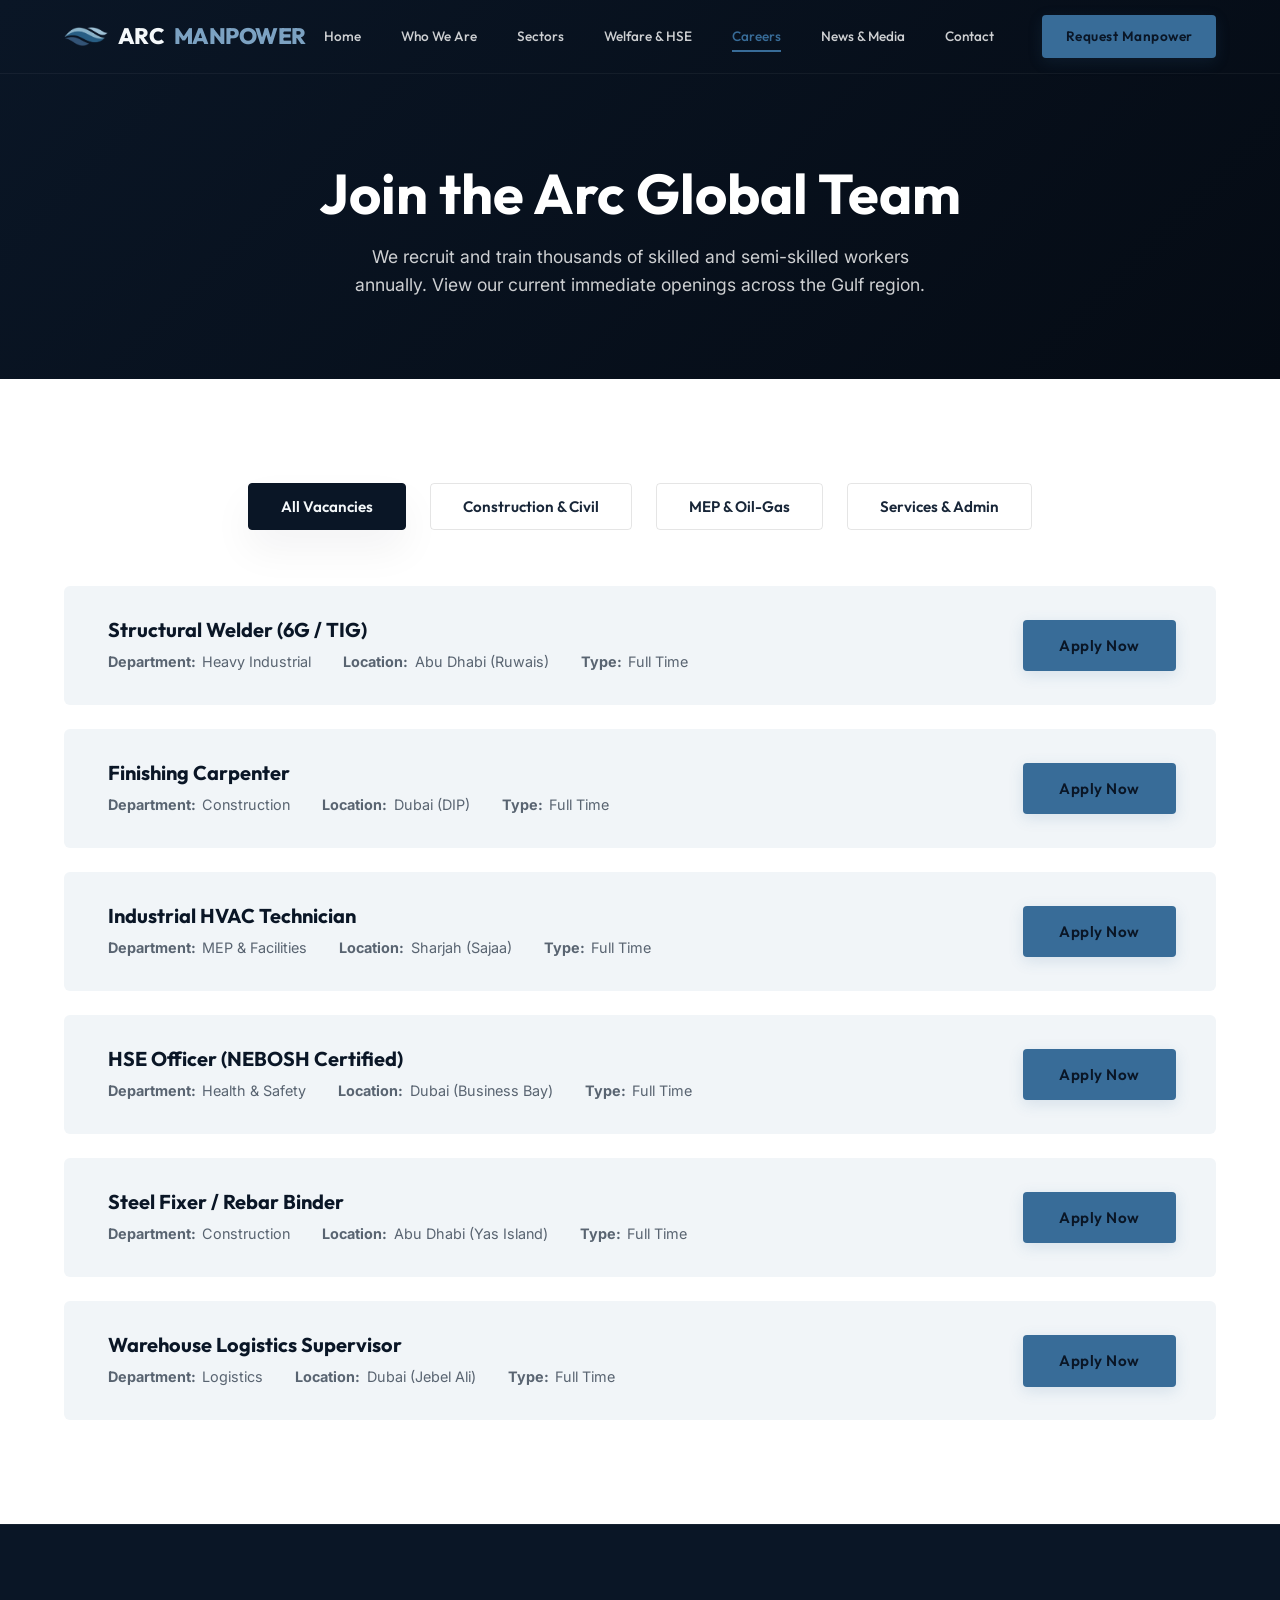
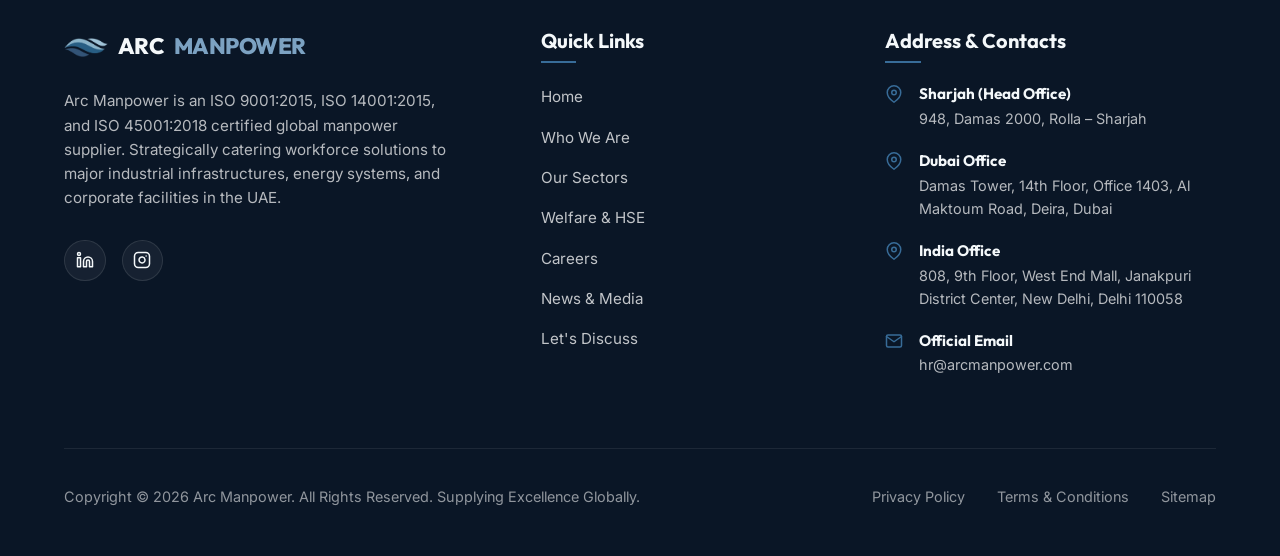
==== careers.html @ 7676c153 "Implement smooth, premium page loading and exit transitions across all pages" ====
<!DOCTYPE html>
<html lang="en">

<head>
  <meta charset="utf-8" />
  <meta name="viewport" content="width=device-width, initial-scale=1, shrink-to-fit=no" />
  <meta name="description"
    content="Join the Arc Manpower team. Explore current job openings across UAE in Construction, MEP, Oil &amp; Gas, and corporate sectors. Apply online now." />
  <meta name="keywords"
    content="manpower jobs uae, construction jobs dubai, mep jobs uae, oil gas jobs abu dhabi, arc manpower careers, blue collar jobs uae" />
  <meta name="author" content="Arc Manpower Group" />

  <meta property="og:title" content="Careers - Arc Manpower UAE" />
  <meta property="og:description"
    content="Explore current job openings across UAE and apply to join the Arc Manpower team." />
  <meta property="og:url" content="https://arcmanpower.ae/careers.html" />
  <meta property="og:type" content="website" />

  <title>Careers - Arc Manpower | Job Vacancies in UAE</title>

  <link rel="icon" href="favicon.svg" type="image/svg+xml">
  <link rel="alternate icon" href="logo.png" type="image/png">
  <link rel="stylesheet" href="styles.css" />

  <style>
    .page-hero {
      background: linear-gradient(135deg, var(--primary) 0%, var(--primary-dark) 100%);
      padding: 10rem 0 5rem;
      text-align: center;
      position: relative;
      overflow: hidden;
    }
    .page-hero::before {
      content: '';
      position: absolute;
      inset: 0;
      background: url('https://images.unsplash.com/photo-1486406146926-c627a92ad1ab?auto=format&fit=crop&w=1920&q=80') center/cover no-repeat;
      opacity: 0.15;
    }
    .page-hero .container { position: relative; z-index: 1; }
    .page-hero h1 { font-size: clamp(2rem, 5vw, 3.5rem); color: #fff; margin-bottom: 1rem; }
    .page-hero p { color: rgba(255,255,255,0.8); font-size: 1.1rem; max-width: 600px; margin: 0 auto; }
    .breadcrumb { display: flex; align-items: center; gap: 0.5rem; justify-content: center; margin-bottom: 1.5rem; font-size: 0.9rem; }
    .breadcrumb a { color: var(--accent); text-decoration: none; }
    .breadcrumb span { color: rgba(255,255,255,0.5); }
  </style>

  <!-- No-JS Page Transition Fallback -->
  <noscript>
    <style>
      .page-transition-overlay { display: none !important; }
    </style>
  </noscript>
</head>

<body>

  <!-- PAGE TRANSITION OVERLAY -->
  <div class="page-transition-overlay" id="pageTransitionOverlay">
    <div class="transition-content">
      <img src="logo.png" alt="Arc Manpower Logo" class="transition-logo" />
      <div class="transition-brand">ARC<span>MANPOWER</span></div>
      <div class="transition-loader-bar">
        <div class="transition-loader-fill"></div>
      </div>
    </div>
  </div>

  <!-- FLOATING SCROLL TOP TRIGGER -->
  <div class="scroll-top" id="scrollTopBtn" onclick="window.scrollTo({top: 0, behavior: 'smooth'});">
    <svg xmlns="http://www.w3.org/2000/svg" width="24" height="24" viewBox="0 0 24 24" fill="none" stroke="currentColor"
      stroke-width="2.5" stroke-linecap="round" stroke-linejoin="round">
      <polyline points="18 15 12 9 6 15"></polyline>
    </svg>
  </div>

  <!-- HEADER -->
  <header id="header">
    <div class="container">
      <a href="index.html" class="logo">
        <img src="logo.png" alt="Arc Manpower Logo" class="logo-img" />
        ARC<span>MANPOWER</span>
      </a>

      <nav class="nav-menu" id="navMenu">
        <a href="index.html" class="nav-link">Home</a>
        <a href="index.html#about" class="nav-link">Who We Are</a>
        <a href="sectors.html" class="nav-link">Sectors</a>
        <a href="welfare.html" class="nav-link">Welfare &amp; HSE</a>
        <a href="careers.html" class="nav-link active">Careers</a>
        <a href="news.html" class="nav-link">News &amp; Media</a>
        <a href="index.html#contact" class="nav-link">Contact</a>
        <a href="index.html#contact" class="btn-premium btn-primary"
          style="padding: 0.6rem 1.4rem; font-size: 0.85rem; margin-left: 0.5rem;">Request Manpower</a>
      </nav>

      <button class="mobile-toggle" id="mobileToggle" aria-label="Toggle Navigation">
        <span></span>
        <span></span>
        <span></span>
      </button>
    </div>
  </header>

  <!-- PAGE HERO -->
  <section class="page-hero">
    <div class="container">

      <h1>Join the Arc Global Team</h1>
      <p>We recruit and train thousands of skilled and semi-skilled workers annually. View our current immediate
        openings across the Gulf region.</p>
    </div>
  </section>

  <!-- CAREERS PORTAL SECTION & TAB SYSTEM -->
  <section class="careers" id="careers">
    <div class="container">
      <div class="tab-nav" id="careersTabs">
        <button class="tab-btn active" data-category="all">All Vacancies</button>
        <button class="tab-btn" data-category="construction">Construction &amp; Civil</button>
        <button class="tab-btn" data-category="technical">MEP &amp; Oil-Gas</button>
        <button class="tab-btn" data-category="corporate">Services &amp; Admin</button>
      </div>

      <div class="jobs-grid" id="jobsGrid">

        <!-- Job 1 -->
        <div class="job-card" data-category="technical">
          <div class="job-info">
            <h3>Structural Welder (6G / TIG)</h3>
            <div class="job-meta">
              <span><strong>Department:</strong> Heavy Industrial</span>
              <span><strong>Location:</strong> Abu Dhabi (Ruwais)</span>
              <span><strong>Type:</strong> Full Time</span>
            </div>
          </div>
          <button class="btn-premium btn-primary open-apply-modal" data-job="Structural Welder (6G / TIG)">Apply
            Now</button>
        </div>

        <!-- Job 2 -->
        <div class="job-card" data-category="construction">
          <div class="job-info">
            <h3>Finishing Carpenter</h3>
            <div class="job-meta">
              <span><strong>Department:</strong> Construction</span>
              <span><strong>Location:</strong> Dubai (DIP)</span>
              <span><strong>Type:</strong> Full Time</span>
            </div>
          </div>
          <button class="btn-premium btn-primary open-apply-modal" data-job="Finishing Carpenter">Apply Now</button>
        </div>

        <!-- Job 3 -->
        <div class="job-card" data-category="technical">
          <div class="job-info">
            <h3>Industrial HVAC Technician</h3>
            <div class="job-meta">
              <span><strong>Department:</strong> MEP &amp; Facilities</span>
              <span><strong>Location:</strong> Sharjah (Sajaa)</span>
              <span><strong>Type:</strong> Full Time</span>
            </div>
          </div>
          <button class="btn-premium btn-primary open-apply-modal" data-job="Industrial HVAC Technician">Apply
            Now</button>
        </div>

        <!-- Job 4 -->
        <div class="job-card" data-category="corporate">
          <div class="job-info">
            <h3>HSE Officer (NEBOSH Certified)</h3>
            <div class="job-meta">
              <span><strong>Department:</strong> Health &amp; Safety</span>
              <span><strong>Location:</strong> Dubai (Business Bay)</span>
              <span><strong>Type:</strong> Full Time</span>
            </div>
          </div>
          <button class="btn-premium btn-primary open-apply-modal" data-job="HSE Officer (NEBOSH Certified)">Apply
            Now</button>
        </div>

        <!-- Job 5 -->
        <div class="job-card" data-category="construction">
          <div class="job-info">
            <h3>Steel Fixer / Rebar Binder</h3>
            <div class="job-meta">
              <span><strong>Department:</strong> Construction</span>
              <span><strong>Location:</strong> Abu Dhabi (Yas Island)</span>
              <span><strong>Type:</strong> Full Time</span>
            </div>
          </div>
          <button class="btn-premium btn-primary open-apply-modal" data-job="Steel Fixer / Rebar Binder">Apply Now</button>
        </div>

        <!-- Job 6 -->
        <div class="job-card" data-category="corporate">
          <div class="job-info">
            <h3>Warehouse Logistics Supervisor</h3>
            <div class="job-meta">
              <span><strong>Department:</strong> Logistics</span>
              <span><strong>Location:</strong> Dubai (Jebel Ali)</span>
              <span><strong>Type:</strong> Full Time</span>
            </div>
          </div>
          <button class="btn-premium btn-primary open-apply-modal" data-job="Warehouse Logistics Supervisor">Apply Now</button>
        </div>

      </div>
    </div>
  </section>

  <!-- MODAL WINDOW COMPONENT (Careers Apply Portal) -->
  <div class="modal-overlay" id="applyModalOverlay">
    <div class="modal-window">
      <div class="modal-header">
        <h3 id="modalJobTitle">Apply for Job Role</h3>
        <button class="modal-close-btn" id="closeModalBtn" aria-label="Close Modal">&times;</button>
      </div>
      <div class="modal-body">
        <form id="applyJobForm">
          <input type="hidden" id="modalJobHiddenField" value="" />

          <div class="form-group">
            <input type="text" class="form-control" id="applyName" placeholder=" " required />
            <label for="applyName">Your Full Name</label>
          </div>

          <div class="form-row">
            <div class="form-group">
              <input type="tel" class="form-control" id="applyPhone" placeholder=" " required />
              <label for="applyPhone">Mobile Number (UAE / Home)</label>
            </div>
            <div class="form-group">
              <select class="form-control" id="applyLocation" required>
                <option value="" disabled selected></option>
                <option value="uae">Currently inside UAE (Resident/Visitor)</option>
                <option value="india">India</option>
                <option value="nepal">Nepal</option>
                <option value="pakistan">Pakistan</option>
                <option value="bangladesh">Bangladesh</option>
                <option value="other">Other Countries</option>
              </select>
              <label for="applyLocation">Current Location</label>
            </div>
          </div>

          <div class="form-group">
            <input type="email" class="form-control" id="applyEmail" placeholder=" " required />
            <label for="applyEmail">Email Address</label>
          </div>

          <div class="file-upload-wrapper">
            <div class="file-upload-btn">
              <svg xmlns="http://www.w3.org/2000/svg" width="20" height="20" viewBox="0 0 24 24" fill="none"
                stroke="currentColor" stroke-width="2" stroke-linecap="round" stroke-linejoin="round">
                <path d="M21 15v4a2 2 0 0 1-2 2H5a2 2 0 0 1-2-2v-4"></path>
                <polyline points="17 8 12 3 7 8"></polyline>
                <line x1="12" y1="3" x2="12" y2="15"></line>
              </svg>
              <span>Upload CV / Bio-data (PDF or DOC)</span>
            </div>
            <input type="file" id="applyResume" accept=".pdf,.doc,.docx" required />
            <span class="file-selected-name" id="selectedFileName"></span>
          </div>

          <button type="submit" class="form-submit-btn" id="applySubmitBtn">Submit Application</button>
        </form>
      </div>
    </div>
  </div>

  <!-- TOAST CONTAINER FOR ALERTS -->
  <div class="toast-container" id="toastContainer"></div>

  <!-- FOOTER -->
  <footer>
    <div class="container">
      <div class="footer-grid">
        <div class="footer-col">
          <a href="index.html" class="logo" style="margin-bottom: 1.5rem;">
            <img src="logo.png" alt="Arc Manpower Logo" class="logo-img" />
            ARC<span>MANPOWER</span>
          </a>
          <p>Arc Manpower is an ISO 9001:2015, ISO 14001:2015, and ISO 45001:2018 certified global manpower supplier.
            Strategically catering workforce solutions to major industrial infrastructures, energy systems, and
            corporate facilities in the UAE.</p>
          <div class="footer-socials">
            <a href="https://www.linkedin.com/company/arc-global-uae/" target="_blank" rel="noopener noreferrer" class="social-circle" aria-label="LinkedIn">
              <svg xmlns="http://www.w3.org/2000/svg" width="18" height="18" viewBox="0 0 24 24" fill="none"
                stroke="currentColor" stroke-width="2" stroke-linecap="round" stroke-linejoin="round">
                <path d="M16 8a6 6 0 0 1 6 6v7h-4v-7a2 2 0 0 0-2-2 2 2 0 0 0-2 2v7h-4v-7a6 6 0 0 1 6-6z"></path>
                <rect x="2" y="9" width="4" height="12"></rect>
                <circle cx="4" cy="4" r="2"></circle>
              </svg>
            </a>
            <a href="https://www.instagram.com/arc_global_?igsh=MWhqeXkxdXNpYXVldA==" target="_blank" rel="noopener noreferrer" class="social-circle" aria-label="Instagram">
              <svg xmlns="http://www.w3.org/2000/svg" width="18" height="18" viewBox="0 0 24 24" fill="none"
                stroke="currentColor" stroke-width="2" stroke-linecap="round" stroke-linejoin="round">
                <rect x="2" y="2" width="20" height="20" rx="5" ry="5"></rect>
                <path d="M16 11.37A4 4 0 1 1 12.63 8 4 4 0 0 1 16 11.37z"></path>
                <line x1="17.5" y1="6.5" x2="17.51" y2="6.5"></line>
              </svg>
            </a>
          </div>
        </div>

        <div class="footer-col">
          <h4>Quick Links</h4>
          <div class="footer-links">
            <a href="index.html">Home</a>
            <a href="index.html#about">Who We Are</a>
            <a href="sectors.html">Our Sectors</a>
            <a href="welfare.html">Welfare &amp; HSE</a>
            <a href="careers.html">Careers</a>
            <a href="news.html">News &amp; Media</a>
            <a href="index.html#contact">Let's Discuss</a>
          </div>
        </div>

        <div class="footer-col">
          <h4>Address &amp; Contacts</h4>
          <div class="footer-contact">
            <div class="footer-contact-item">
              <div class="footer-contact-icon">
                <svg xmlns="http://www.w3.org/2000/svg" width="18" height="18" viewBox="0 0 24 24" fill="none"
                  stroke="currentColor" stroke-width="2" stroke-linecap="round" stroke-linejoin="round">
                  <path d="M21 10c0 7-9 13-9 13s-9-6-9-13a9 9 0 0 1 18 0z"></path>
                  <circle cx="12" cy="10" r="3"></circle>
                </svg>
              </div>
              <div class="footer-contact-text">
                <h5>Sharjah (Head Office)</h5>
                <p>948, Damas 2000, Rolla – Sharjah</p>
              </div>
            </div>

            <div class="footer-contact-item">
              <div class="footer-contact-icon">
                <svg xmlns="http://www.w3.org/2000/svg" width="18" height="18" viewBox="0 0 24 24" fill="none"
                  stroke="currentColor" stroke-width="2" stroke-linecap="round" stroke-linejoin="round">
                  <path d="M21 10c0 7-9 13-9 13s-9-6-9-13a9 9 0 0 1 18 0z"></path>
                  <circle cx="12" cy="10" r="3"></circle>
                </svg>
              </div>
              <div class="footer-contact-text">
                <h5>Dubai Office</h5>
                <p>Damas Tower, 14th Floor, Office 1403, Al Maktoum Road, Deira, Dubai</p>
              </div>
            </div>

            <div class="footer-contact-item">
              <div class="footer-contact-icon">
                <svg xmlns="http://www.w3.org/2000/svg" width="18" height="18" viewBox="0 0 24 24" fill="none"
                  stroke="currentColor" stroke-width="2" stroke-linecap="round" stroke-linejoin="round">
                  <path d="M21 10c0 7-9 13-9 13s-9-6-9-13a9 9 0 0 1 18 0z"></path>
                  <circle cx="12" cy="10" r="3"></circle>
                </svg>
              </div>
              <div class="footer-contact-text">
                <h5>India Office</h5>
                <p>808, 9th Floor, West End Mall, Janakpuri District Center, New Delhi, Delhi 110058</p>
              </div>
            </div>

            <div class="footer-contact-item">
              <div class="footer-contact-icon">
                <svg xmlns="http://www.w3.org/2000/svg" width="18" height="18" viewBox="0 0 24 24" fill="none"
                  stroke="currentColor" stroke-width="2" stroke-linecap="round" stroke-linejoin="round">
                  <path d="M4 4h16c1.1 0 2 .9 2 2v12c0 1.1-.9 2-2 2H4c-1.1 0-2-.9-2-2V6c0-1.1.9-2 2-2z"></path>
                  <polyline points="22,6 12,13 2,6"></polyline>
                </svg>
              </div>
              <div class="footer-contact-text">
                <h5>Official Email</h5>
                <p><a href="mailto:hr@arcmanpower.com"
                    style="color: inherit; text-decoration: none;">hr@arcmanpower.com</a></p>
              </div>
            </div>
          </div>
        </div>
      </div>

      <div class="footer-bottom">
        <p>Copyright &copy; <span id="year">2026</span> Arc Manpower. All Rights Reserved. Supplying Excellence Globally.</p>
        <div class="footer-bottom-links">
          <a href="#">Privacy Policy</a>
          <a href="#">Terms &amp; Conditions</a>
          <a href="#">Sitemap</a>
        </div>
      </div>
    </div>
  </footer>

  <script src="script.js"></script>
</body>

</html>
---- styles.css ----
/* Import Premium Typography */
@import url('https://fonts.googleapis.com/css2?family=Inter:wght@300;400;500;600&family=Outfit:wght@400;500;600;700;800&display=swap');

/* Style Tokens & Variables */
:root {
  --primary-rgb: 10, 22, 38;        /* #0A1626 - Midnight Navy */
  --secondary-rgb: 23, 42, 69;      /* #172A45 - Steel Navy */
  --accent-rgb: 56, 108, 152;       /* #386C98 - Ocean Blue (Logo middle wave) */
  --accent-light-rgb: 124, 162, 194;/* #7CA2C2 - Ice Blue (Logo top wave) */
  --text-dark-rgb: 24, 38, 56;      /* #182638 - Slate Blue */
  --text-light-rgb: 244, 248, 250;  /* #F4F8FA - Frosted Ice White */
  
  --primary: rgb(var(--primary-rgb));
  --primary-dark: #050b14;          /* Midnight black-navy for subpage heroes */
  --secondary: rgb(var(--secondary-rgb));
  --accent: rgb(var(--accent-rgb));
  --accent-light: rgb(var(--accent-light-rgb));
  --accent-hover: #4880B0;          /* Bright Ocean Blue */
  --text-dark: rgb(var(--text-dark-rgb));
  --text-light: rgb(var(--text-light-rgb));
  --text-muted: rgba(var(--text-dark-rgb), 0.7);
  --bg-light: #ffffff;
  --bg-alternate: #F1F5F8;          /* Light steel-blue grey */
  
  /* Missing variables used on subpages like blogs.html */
  --bg-primary: var(--bg-light);
  --bg-card: #ffffff;
  --border: rgba(0, 0, 0, 0.08);
  --text-primary: var(--text-dark);
  
  --transition-smooth: all 0.4s cubic-bezier(0.16, 1, 0.3, 1);
  --transition-fast: all 0.2s ease;
  
  --shadow-premium: 0 20px 40px rgba(10, 22, 38, 0.05);
  --shadow-hover: 0 30px 60px rgba(10, 22, 38, 0.1);
  --shadow-blue: 0 10px 30px rgba(56, 108, 152, 0.2);
  
  --border-glass: rgba(255, 255, 255, 0.12);
  --bg-glass: rgba(255, 255, 255, 0.06);
}

/* Base Reset */
*, *::before, *::after {
  box-sizing: border-box;
  margin: 0;
  padding: 0;
}

html {
  font-size: 16px;
  scroll-behavior: smooth;
  -webkit-font-smoothing: antialiased;
}

body {
  font-family: 'Inter', sans-serif;
  color: var(--text-dark);
  background-color: var(--bg-light);
  line-height: 1.6;
  overflow-x: hidden;
}

/* Page Load Entrance Animations (Opening data like a flow) */
@keyframes fadeInUp {
  from {
    opacity: 0;
    transform: translateY(20px);
  }
  to {
    opacity: 1;
    transform: translateY(0);
  }
}

.hero-content-wrapper,
.page-hero .container,
.about-grid,
.services-grid,
.team-gallery .container,
.clients-carousel-section,
.welfare-grid,
.careers-grid,
.news-grid,
.events-grid,
.contact-layout {
  opacity: 0;
  animation: fadeInUp 0.8s cubic-bezier(0.16, 1, 0.3, 1) forwards;
}

/* Staggered delays to create a fluid flow of data opening */
.hero-content-wrapper { animation-delay: 0.1s; }
.page-hero .container { animation-delay: 0.1s; }
.about-grid { animation-delay: 0.2s; }
.services-grid { animation-delay: 0.3s; }
.welfare-grid { animation-delay: 0.2s; }
.sectors-grid { animation-delay: 0.2s; }
.careers-grid { animation-delay: 0.2s; }
.news-grid { animation-delay: 0.2s; }
.events-grid { animation-delay: 0.3s; }
.team-gallery .container { animation-delay: 0.2s; }
.clients-carousel-section { animation-delay: 0.3s; }
.contact-layout { animation-delay: 0.4s; }


h1, h2, h3, h4, h5, h6 {
  font-family: 'Outfit', sans-serif;
  color: var(--primary);
  font-weight: 700;
  line-height: 1.2;
}

a {
  text-decoration: none;
  color: inherit;
  transition: var(--transition-fast);
}

ul {
  list-style: none;
}

img {
  max-width: 100%;
  height: auto;
  display: block;
}

/* Button & Link UI Components */
.btn-premium {
  display: inline-flex;
  align-items: center;
  justify-content: center;
  padding: 0.95rem 2.2rem;
  font-family: 'Outfit', sans-serif;
  font-weight: 600;
  font-size: 0.95rem;
  letter-spacing: 0.5px;
  border-radius: 4px;
  border: 1px solid transparent;
  cursor: pointer;
  position: relative;
  overflow: hidden;
  transition: var(--transition-smooth);
  z-index: 1;
}

.btn-primary {
  background-color: var(--accent);
  color: var(--primary);
  box-shadow: 0 4px 15px rgba(56, 108, 152, 0.15);
}

.btn-primary::before {
  content: '';
  position: absolute;
  top: 0;
  left: 0;
  width: 100%;
  height: 100%;
  background: var(--bg-light);
  transform: scaleX(0);
  transform-origin: right;
  transition: var(--transition-smooth);
  z-index: -1;
}

.btn-primary:hover {
  color: var(--primary);
  border-color: var(--accent);
  box-shadow: var(--shadow-blue);
}

.btn-primary:hover::before {
  transform: scaleX(1);
  transform-origin: left;
}

.btn-secondary {
  background-color: transparent;
  color: var(--text-light);
  border: 1px solid rgba(255, 255, 255, 0.3);
}

.btn-secondary:hover {
  background-color: var(--text-light);
  color: var(--primary);
  border-color: var(--text-light);
}

/* Section Common Styles */
section {
  padding: 6.5rem 0;
  position: relative;
}

.container {
  width: 90%;
  max-width: 1200px;
  margin: 0 auto;
}

.section-tag {
  font-family: 'Outfit', sans-serif;
  font-weight: 600;
  font-size: 0.85rem;
  text-transform: uppercase;
  color: var(--accent);
  letter-spacing: 2px;
  display: block;
  margin-bottom: 0.75rem;
}

.section-title {
  font-size: 2.0rem;
  margin-bottom: 1.5rem;
  position: relative;
}

.section-desc {
  font-size: 1.1rem;
  color: var(--text-muted);
  max-width: 700px;
  margin-bottom: 3.5rem;
}

/* Floating Scroll Top Trigger */
.scroll-top {
  position: fixed;
  bottom: 2rem;
  right: 2rem;
  width: 3.2rem;
  height: 3.2rem;
  background-color: var(--primary);
  border: 1px solid var(--accent);
  color: var(--accent);
  border-radius: 50%;
  display: flex;
  align-items: center;
  justify-content: center;
  cursor: pointer;
  opacity: 0;
  visibility: hidden;
  transform: translateY(15px);
  transition: var(--transition-smooth);
  z-index: 99;
}

.scroll-top.visible {
  opacity: 1;
  visibility: visible;
  transform: translateY(0);
}

.scroll-top:hover {
  background-color: var(--accent);
  color: var(--primary);
  box-shadow: var(--shadow-blue);
}

/* Header & Glassmorphism Navigation */
header {
  position: fixed;
  top: 0;
  left: 0;
  width: 100%;
  padding: 0.95rem 0;
  z-index: 100;
  transition: var(--transition-smooth);
  border-bottom: 1px solid rgba(255, 255, 255, 0.05);
}

header.scrolled {
  padding: 0.65rem 0;
  background-color: rgba(10, 17, 40, 0.85); box-shadow: 0 2px 6px rgba(0,0,0,0.1);
  backdrop-filter: blur(20px);
  -webkit-backdrop-filter: blur(20px);
  border-bottom: 1px solid rgba(255, 255, 255, 0.1);
  box-shadow: 0 5px 20px rgba(0, 0, 0, 0.15);
}

header .container {
  display: flex;
  align-items: center;
  justify-content: space-between;
}

/* Logo Design */
.logo {
  display: flex;
  align-items: center;
  gap: 0.6rem;
  font-family: 'Outfit', sans-serif;
  font-size: 1.4rem;
  font-weight: 800;
  letter-spacing: -0.5px;
  color: var(--text-light);
}

.logo span {
  color: #7CA2C2;
}

.logo-img {
  width: 44px;
  height: auto;
  display: block;
}

/* Navigation Links */
.nav-menu {
  display: flex;
  align-items: center;
  gap: 2.5rem;
}

.nav-link {
  font-family: 'Outfit', sans-serif;
  font-weight: 500;
  font-size: 0.85rem;
  color: rgba(255, 255, 255, 0.8);
  position: relative;
  padding: 0.3rem 0;
}

.nav-link::after {
  content: '';
  position: absolute;
  bottom: 0;
  left: 0;
  width: 100%;
  height: 2px;
  background-color: var(--accent);
  transform: scaleX(0);
  transform-origin: right;
  transition: transform 0.3s cubic-bezier(0.16, 1, 0.3, 1);
}

.nav-link:hover {
  color: var(--accent);
}

.nav-link:hover::after {
  transform: scaleX(1);
  transform-origin: left;
}

.nav-link.active {
  color: var(--accent);
}

.nav-link.active::after {
  transform: scaleX(1);
}

/* Mobile Toggle Hamburger */
.mobile-toggle {
  display: none;
  background: none;
  border: none;
  cursor: pointer;
  padding: 0.5rem;
  z-index: 101;
}

.mobile-toggle span {
  display: block;
  width: 25px;
  height: 2px;
  background-color: var(--text-light);
  margin-bottom: 5px;
  transition: var(--transition-smooth);
}

.mobile-toggle span:last-child {
  margin-bottom: 0;
}

.mobile-toggle.active span:nth-child(1) {
  transform: rotate(45deg) translate(5px, 5px);
}

.mobile-toggle.active span:nth-child(2) {
  opacity: 0;
}

.mobile-toggle.active span:nth-child(3) {
  transform: rotate(-45deg) translate(5px, -5px);
}

/* Interactive Hero Slider */
.hero {
  height: 100vh;
  min-height: 700px;
  background-color: var(--primary);
  position: relative;
  overflow: hidden;
  padding: 0;
  display: flex;
  align-items: center;
  z-index: 2;
}

.hero-slider {
  position: absolute;
  top: 0;
  left: 0;
  width: 100%;
  height: 100%;
  z-index: 1;
}

.hero-slide {
  position: absolute;
  top: 0;
  left: 0;
  width: 100%;
  height: 100%;
  opacity: 0;
  visibility: hidden;
  transition: opacity 1.2s ease-in-out, visibility 1.2s ease-in-out;
}

.hero-slide.active {
  opacity: 1;
  visibility: visible;
}

/* Hero Background Visual Overlay */
.hero-slide::before {
  content: '';
  position: absolute;
  top: 0;
  left: 0;
  width: 100%;
  height: 100%;
  background: linear-gradient(to right, rgba(10, 17, 40, 0.9) 30%, rgba(10, 17, 40, 0.4) 70%),
              linear-gradient(to top, rgba(10, 17, 40, 0.95), rgba(10, 17, 40, 0));
  z-index: 2;
}

.hero-bg-visual {
  position: absolute;
  top: 0;
  left: 0;
  width: 100%;
  height: 100%;
  background-size: cover;
  background-position: center;
  transform: scale(1.1);
  transition: transform 8s cubic-bezier(0.16, 1, 0.3, 1);
}

.hero-slide.active .hero-bg-visual {
  transform: scale(1);
}

.hero-content-wrapper {
  position: relative;
  z-index: 3;
  width: 90%;
  max-width: 1200px;
  margin: 0 auto;
  padding-top: 7.5rem;
}

.hero-slide-num {
  font-family: 'Outfit', sans-serif;
  font-size: 1.2rem;
  font-weight: 600;
  color: var(--accent);
  margin-bottom: 1.5rem;
  display: block;
  opacity: 0;
  transform: translateY(20px);
  transition: var(--transition-smooth);
  transition-delay: 0.2s;
}

.hero h1 {
  font-size: 2.8rem;
  font-weight: 800;
  color: var(--text-light);
  max-width: 750px;
  margin-bottom: 1.5rem;
  opacity: 0;
  transform: translateY(30px);
  transition: var(--transition-smooth);
  transition-delay: 0.4s;
}

.hero p {
  font-size: 1.2rem;
  color: rgba(255, 255, 255, 0.85);
  max-width: 580px;
  margin-bottom: 3rem;
  opacity: 0;
  transform: translateY(30px);
  transition: var(--transition-smooth);
  transition-delay: 0.6s;
}

.hero-buttons {
  opacity: 0;
  transform: translateY(30px);
  transition: var(--transition-smooth);
  transition-delay: 0.8s;
  display: flex;
  gap: 1.5rem;
}

/* Apply active slide animations */
.hero-slide.active .hero-slide-num,
.hero-slide.active h1,
.hero-slide.active p,
.hero-slide.active .hero-buttons {
  opacity: 1;
  transform: translateY(0);
}

/* Slider Navigation UI */
.slider-nav {
  position: absolute;
  bottom: 3.5rem;
  left: 5%;
  right: 5%;
  display: flex;
  align-items: center;
  justify-content: space-between;
  z-index: 4;
}

.slider-indicators {
  display: flex;
  gap: 0.8rem;
}

.indicator {
  width: 2.2rem;
  height: 3px;
  background-color: rgba(255, 255, 255, 0.25);
  cursor: pointer;
  transition: var(--transition-smooth);
  position: relative;
}

.indicator::after {
  content: '';
  position: absolute;
  top: 0;
  left: 0;
  width: 0;
  height: 100%;
  background-color: var(--accent);
}

.indicator.active {
  width: 4rem;
  background-color: rgba(255, 255, 255, 0.25);
}

.indicator.active::after {
  animation: indicator-progress 6s linear forwards;
}

@keyframes indicator-progress {
  from { width: 0; }
  to { width: 100%; }
}

.slider-arrows {
  display: flex;
  gap: 1rem;
}

.arrow {
  width: 3.2rem;
  height: 3.2rem;
  border-radius: 50%;
  border: 1px solid rgba(255, 255, 255, 0.2);
  color: var(--text-light);
  background: none;
  cursor: pointer;
  display: flex;
  align-items: center;
  justify-content: center;
  transition: var(--transition-smooth);
}

.arrow:hover {
  background-color: var(--accent);
  color: var(--primary);
  border-color: var(--accent);
  box-shadow: var(--shadow-blue);
}

/* Stats Dashboard Component */
.stats {
  background-color: var(--primary);
  padding: 4.5rem 0;
  z-index: 10;
  margin-top: -1px;
}

.stats-grid {
  display: grid;
  grid-template-columns: repeat(4, 1fr);
  gap: 2rem;
  position: relative;
}

.stat-item {
  text-align: center;
  position: relative;
  padding: 1rem 0;
}

.stat-item:not(:last-child)::after {
  content: '';
  position: absolute;
  top: 15%;
  right: -1rem;
  width: 1px;
  height: 70%;
  background-color: rgba(255, 255, 255, 0.1);
}

.stat-number {
  font-family: 'Outfit', sans-serif;
  font-size: 3.5rem;
  font-weight: 800;
  color: var(--accent);
  line-height: 1.1;
  margin-bottom: 0.5rem;
  display: flex;
  justify-content: center;
  align-items: center;
}

.stat-label {
  font-size: 0.95rem;
  font-weight: 500;
  color: rgba(255, 255, 255, 0.7);
  text-transform: uppercase;
  letter-spacing: 1.5px;
}

/* About Us Section */
.about {
  background-color: var(--bg-light);
}

.about-grid {
  display: grid;
  grid-template-columns: 1.1fr 0.9fr;
  gap: 4.5rem;
  align-items: center;
}

.about-visual {
  position: relative;
  border-radius: 8px;
  overflow: hidden;
  box-shadow: var(--shadow-premium);
}

.about-visual img {
  width: 100%;
  height: 520px;
  object-fit: cover;
  border-radius: 8px;
  transition: var(--transition-smooth);
}

.about-visual:hover img {
  transform: scale(1.02);
}

.about-badge {
  position: absolute;
  bottom: 2rem;
  left: 2rem;
  background-color: var(--primary);
  border-left: 4px solid var(--accent);
  padding: 1.5rem 2rem;
  border-radius: 4px;
  box-shadow: var(--shadow-hover);
  z-index: 5;
}

.about-badge-num {
  font-family: 'Outfit', sans-serif;
  font-size: 2.2rem;
  font-weight: 800;
  color: var(--accent);
  line-height: 1;
}

.about-badge-text {
  font-size: 0.85rem;
  color: var(--text-light);
  text-transform: uppercase;
  letter-spacing: 1px;
}

.about-features {
  display: grid;
  grid-template-columns: 1fr 1fr;
  gap: 2.5rem;
  margin-top: 3rem;
}

.feature-box {
  display: flex;
  gap: 1rem;
}

.feature-icon {
  width: 2.6rem;
  height: 2.6rem;
  background-color: rgba(56, 108, 152, 0.1);
  color: var(--accent);
  border-radius: 6px;
  display: flex;
  align-items: center;
  justify-content: center;
  flex-shrink: 0;
}

.feature-title {
  font-size: 1.1rem;
  font-weight: 600;
  margin-bottom: 0.4rem;
}

.feature-box p {
  font-size: 0.9rem;
  color: var(--text-muted);
}

/* Services Grid Component */
.services {
  background-color: var(--bg-alternate);
}

.services-grid {
  display: grid;
  grid-template-columns: repeat(3, 1fr);
  gap: 2rem;
}

.service-card {
  background-color: var(--bg-light);
  border-radius: 8px;
  overflow: hidden;
  box-shadow: var(--shadow-premium);
  border: 1px solid rgba(0, 0, 0, 0.03);
  transition: var(--transition-smooth);
  display: flex;
  flex-direction: column;
  height: 100%;
}

.service-image-box {
  height: 220px;
  position: relative;
  overflow: hidden;
}

.service-image-box img {
  width: 100%;
  height: 100%;
  object-fit: cover;
  transition: var(--transition-smooth);
}

.service-image-overlay {
  position: absolute;
  top: 0;
  left: 0;
  width: 100%;
  height: 100%;
  background: linear-gradient(to top, rgba(10, 17, 40, 0.8), transparent);
}

.service-card-icon {
  position: absolute;
  bottom: 1.5rem;
  left: 1.5rem;
  width: 3.5rem;
  height: 3.5rem;
  border-radius: 6px;
  background-color: var(--accent);
  color: var(--primary);
  display: flex;
  align-items: center;
  justify-content: center;
  box-shadow: var(--shadow-blue);
  z-index: 2;
}

.service-card-body {
  padding: 2.2rem 1.8rem;
  flex-grow: 1;
  display: flex;
  flex-direction: column;
}

.service-card h3 {
  font-size: 1.35rem;
  margin-bottom: 0.85rem;
  transition: var(--transition-fast);
}

.service-card p {
  color: var(--text-muted);
  font-size: 0.95rem;
  margin-bottom: 1.5rem;
  flex-grow: 1;
}

.service-card-link {
  font-family: 'Outfit', sans-serif;
  font-weight: 600;
  font-size: 0.9rem;
  color: var(--primary);
  display: inline-flex;
  align-items: center;
  gap: 0.5rem;
  margin-top: auto;
}

.service-card-link svg {
  transition: var(--transition-smooth);
}

/* Service Card Hover States */
.service-card:hover {
  transform: translateY(-10px);
  box-shadow: var(--shadow-hover);
  border-color: rgba(56, 108, 152, 0.3);
}

.service-card:hover .service-image-box img {
  transform: scale(1.08);
}

.service-card:hover h3 {
  color: var(--accent);
}

.service-card:hover .service-card-link {
  color: var(--accent);
}

.service-card:hover .service-card-link svg {
  transform: translateX(6px);
}

/* Safety, Camp & Welfare Hub (Standard visual mock) */
.welfare {
  background-color: var(--primary);
  color: var(--text-light);
  overflow: hidden;
}

.welfare-title {
  color: var(--text-light);
}

.welfare-grid {
  display: grid;
  grid-template-columns: 0.95fr 1.05fr;
  gap: 5rem;
  align-items: center;
}

.welfare-content h2 {
  color: var(--text-light);
  font-size: 2.0rem;
  margin-bottom: 1.5rem;
}

.welfare-list {
  display: flex;
  flex-direction: column;
  gap: 1.8rem;
  margin-top: 2.5rem;
}

.welfare-item {
  display: flex;
  gap: 1.2rem;
}

.welfare-num {
  font-family: 'Outfit', sans-serif;
  font-weight: 700;
  font-size: 1.2rem;
  color: var(--accent);
  background: rgba(56, 108, 152, 0.1);
  width: 2.5rem;
  height: 2.5rem;
  border-radius: 50%;
  display: flex;
  align-items: center;
  justify-content: center;
  flex-shrink: 0;
}

.welfare-item h4 {
  color: var(--text-light);
  font-size: 1.15rem;
  margin-bottom: 0.35rem;
}

.welfare-item p {
  font-size: 0.9rem;
  color: rgba(255, 255, 255, 0.7);
}

.welfare-visual {
  position: relative;
}

.welfare-img-wrapper {
  border-radius: 8px;
  overflow: hidden;
  box-shadow: 0 30px 60px rgba(0, 0, 0, 0.3);
}

.welfare-img-wrapper img {
  width: 100%;
  height: 480px;
  object-fit: cover;
}

.welfare-card-overlay {
  position: absolute;
  top: -2rem;
  right: -2rem;
  background-color: var(--accent);
  color: var(--primary);
  padding: 2rem;
  border-radius: 6px;
  box-shadow: var(--shadow-hover);
  max-width: 250px;
  z-index: 5;
}

.welfare-card-overlay h4 {
  font-size: 1.2rem;
  font-weight: 700;
  margin-bottom: 0.5rem;
}

.welfare-card-overlay p {
  font-size: 0.85rem;
  font-weight: 500;
  line-height: 1.4;
  opacity: 0.9;
}

/* Careers Portal Section & Tab System */
.careers {
  background-color: var(--bg-light);
}

.tab-nav {
  display: flex;
  justify-content: center;
  gap: 1.5rem;
  margin-bottom: 3.5rem;
}

.tab-btn {
  background: none;
  border: 1px solid rgba(0, 0, 0, 0.1);
  padding: 0.8rem 2rem;
  font-family: 'Outfit', sans-serif;
  font-weight: 600;
  font-size: 0.95rem;
  color: var(--text-dark);
  cursor: pointer;
  border-radius: 4px;
  transition: var(--transition-fast);
}

.tab-btn.active, .tab-btn:hover {
  background-color: var(--primary);
  color: var(--text-light);
  border-color: var(--primary);
  box-shadow: var(--shadow-premium);
}

.jobs-grid {
  display: grid;
  grid-template-columns: 1fr;
  gap: 1.5rem;
}

.job-card {
  background-color: var(--bg-alternate);
  border-radius: 6px;
  padding: 2rem 2.5rem;
  display: flex;
  align-items: center;
  justify-content: space-between;
  transition: var(--transition-smooth);
  border-left: 4px solid transparent;
}

.job-card:hover {
  background-color: var(--bg-light);
  box-shadow: var(--shadow-premium);
  border-left-color: var(--accent);
  transform: translateX(8px);
}

.job-info h3 {
  font-size: 1.25rem;
  margin-bottom: 0.5rem;
}

.job-meta {
  display: flex;
  gap: 2rem;
  font-size: 0.9rem;
  color: var(--text-muted);
}

.job-meta span {
  display: flex;
  align-items: center;
  gap: 0.4rem;
}

/* Infinite Brand Ticker Carousel */
.clients {
  background-color: var(--bg-alternate);
  padding: 4.5rem 0;
  overflow: hidden;
}

.ticker-wrap {
  width: 100%;
  overflow: hidden;
}

.ticker-track {
  display: flex;
  width: calc(250px * 16);
  animation: ticker-scroll 32s linear infinite;
}

@keyframes ticker-scroll {
  0% { transform: translateX(0); }
  100% { transform: translateX(calc(-250px * 8)); }
}

.ticker-slide {
  width: 230px;
  height: 120px;
  margin: 0 10px;
  display: flex;
  align-items: center;
  justify-content: center;
  background-color: rgba(255, 255, 255, 0.45);
  border: 1px solid rgba(255, 255, 255, 0.85);
  border-radius: 8px;
  box-shadow: 0 4px 15px rgba(0, 0, 0, 0.02);
  transition: all 0.4s cubic-bezier(0.4, 0, 0.2, 1);
  box-sizing: border-box;
}

.ticker-slide:hover {
  background-color: rgba(255, 255, 255, 0.8);
  border-color: rgba(56, 108, 152, 0.35);
  box-shadow: 0 10px 25px rgba(56, 108, 152, 0.1);
  transform: translateY(-5px);
}

.ticker-slide svg,
.ticker-slide img.ticker-logo {
  max-width: 190px;
  max-height: 90px;
  width: auto;
  height: auto;
  object-fit: contain;
  filter: none;
  transition: all 0.4s cubic-bezier(0.4, 0, 0.2, 1);
}

.ticker-slide:hover img.ticker-logo {
  transform: scale(1.05);
}

/* Contact us Form / Let's Talk */
.contact {
  background-color: var(--bg-light);
  overflow: hidden;
}

.contact-grid {
  display: grid;
  grid-template-columns: 0.95fr 1.05fr;
  gap: 5rem;
  align-items: center;
}

.contact-info-list {
  display: flex;
  flex-direction: column;
  gap: 2.2rem;
  margin-top: 3rem;
}

.contact-item {
  display: flex;
  gap: 1.2rem;
  align-items: flex-start;
}

.contact-icon {
  width: 3rem;
  height: 3rem;
  border-radius: 6px;
  background-color: rgba(10, 17, 40, 0.05);
  color: var(--primary);
  display: flex;
  align-items: center;
  justify-content: center;
  flex-shrink: 0;
}

.contact-text h4 {
  font-size: 1.1rem;
  margin-bottom: 0.3rem;
}

.contact-text p {
  color: var(--text-muted);
  font-size: 0.95rem;
}

/* Enquiry Glassmorphic Form */
.enquiry-form-card {
  background-color: var(--primary);
  border-radius: 8px;
  padding: 3.5rem 3rem;
  box-shadow: var(--shadow-premium);
  position: relative;
}

.enquiry-form-card h3 {
  color: var(--text-light);
  font-size: 1.8rem;
  margin-bottom: 0.5rem;
}

.enquiry-form-card p {
  color: rgba(255, 255, 255, 0.7);
  font-size: 0.95rem;
  margin-bottom: 2.5rem;
}

/* Elegant input floating label styling */
.form-group {
  position: relative;
  margin-bottom: 1.8rem;
}

.form-group:last-of-type {
  margin-bottom: 2.2rem;
}

.form-control {
  width: 100%;
  padding: 0.95rem 1rem;
  background-color: rgba(255, 255, 255, 0.05);
  border: 1px solid rgba(255, 255, 255, 0.15);
  color: var(--text-light);
  font-family: inherit;
  font-size: 0.95rem;
  border-radius: 4px;
  transition: var(--transition-fast);
  outline: none;
}

.form-control:focus {
  border-color: var(--accent);
  background-color: rgba(255, 255, 255, 0.08);
  box-shadow: 0 0 10px rgba(56, 108, 152, 0.15);
}

select.form-control {
  appearance: none;
  -webkit-appearance: none;
  cursor: pointer;
}

select.form-control option {
  background-color: var(--primary);
  color: var(--text-light);
}

.form-group label {
  position: absolute;
  top: 1rem;
  left: 1rem;
  color: rgba(255, 255, 255, 0.5);
  transition: var(--transition-fast);
  pointer-events: none;
  font-size: 0.95rem;
}

/* Floating label trigger conditions */
.form-control:focus ~ label,
.form-control:not(:placeholder-shown) ~ label {
  top: -0.65rem;
  left: 0.75rem;
  font-size: 0.75rem;
  color: var(--accent);
  background-color: var(--primary);
  padding: 0 0.4rem;
  font-weight: 600;
}

.form-row {
  display: grid;
  grid-template-columns: 1fr 1fr;
  gap: 1.5rem;
}

textarea.form-control {
  height: 120px;
  resize: none;
}

.form-submit-btn {
  width: 100%;
  padding: 1.1rem;
  background-color: var(--accent);
  color: var(--primary);
  border: none;
  border-radius: 4px;
  font-family: 'Outfit', sans-serif;
  font-weight: 700;
  font-size: 1rem;
  cursor: pointer;
  transition: var(--transition-smooth);
  box-shadow: 0 4px 15px rgba(56, 108, 152, 0.15);
  position: relative;
  overflow: hidden;
}

.form-submit-btn:hover {
  background-color: var(--text-light);
  box-shadow: var(--shadow-blue);
}

.form-submit-btn.loading {
  color: transparent;
  pointer-events: none;
}

.form-submit-btn.loading::after {
  content: '';
  position: absolute;
  width: 1.5rem;
  height: 1.5rem;
  border: 3px solid var(--primary);
  border-radius: 50%;
  border-top-color: transparent;
  top: 30%;
  left: 45%;
  animation: spinner 0.8s linear infinite;
}

@keyframes spinner {
  to { transform: rotate(360deg); }
}

/* Dynamic visual form success validation shield overlay */
.form-success-overlay {
  position: absolute;
  top: 0;
  left: 0;
  width: 100%;
  height: 100%;
  background-color: var(--primary);
  border-radius: 8px;
  display: flex;
  flex-direction: column;
  align-items: center;
  justify-content: center;
  padding: 3rem;
  text-align: center;
  opacity: 0;
  visibility: hidden;
  transition: var(--transition-smooth);
  z-index: 10;
}

.form-success-overlay.active {
  opacity: 1;
  visibility: visible;
}

.success-icon-box {
  width: 5.5rem;
  height: 5.5rem;
  border-radius: 50%;
  background-color: rgba(56, 108, 152, 0.1);
  color: var(--accent);
  display: flex;
  align-items: center;
  justify-content: center;
  margin-bottom: 2rem;
  box-shadow: var(--shadow-blue);
  border: 1px solid rgba(56, 108, 152, 0.3);
}

.form-success-overlay h3 {
  color: var(--text-light);
  font-size: 2rem;
  margin-bottom: 1rem;
}

.form-success-overlay p {
  color: rgba(255, 255, 255, 0.7);
  font-size: 1rem;
  max-width: 320px;
}

/* Modal Popup Window Component (Careers Apply Panel) */
.modal-overlay {
  position: fixed;
  top: 0;
  left: 0;
  width: 100%;
  height: 100%;
  background-color: rgba(10, 17, 40, 0.6);
  backdrop-filter: blur(8px);
  -webkit-backdrop-filter: blur(8px);
  display: flex;
  align-items: center;
  justify-content: center;
  opacity: 0;
  visibility: hidden;
  transition: var(--transition-smooth);
  z-index: 1000;
}

.modal-overlay.active {
  opacity: 1;
  visibility: visible;
}

.modal-window {
  width: 90%;
  max-width: 600px;
  background-color: var(--bg-light);
  border-radius: 8px;
  box-shadow: var(--shadow-hover);
  position: relative;
  transform: scale(0.9);
  transition: var(--transition-smooth);
  border: 1px solid rgba(0, 0, 0, 0.05);
  overflow: hidden;
}

.modal-overlay.active .modal-window {
  transform: scale(1);
}

.modal-header {
  background-color: var(--primary);
  padding: 1.8rem 2.5rem;
  display: flex;
  align-items: center;
  justify-content: space-between;
  border-bottom: 1px solid rgba(255, 255, 255, 0.1);
}

.modal-header h3 {
  color: var(--text-light);
  font-size: 1.4rem;
}

.modal-close-btn {
  background: none;
  border: none;
  color: rgba(255, 255, 255, 0.6);
  cursor: pointer;
  display: flex;
  align-items: center;
  justify-content: center;
  font-size: 1.8rem;
  transition: var(--transition-fast);
}

.modal-close-btn:hover {
  color: var(--accent);
}

.modal-body {
  padding: 2.5rem;
}

.modal-body .form-group {
  margin-bottom: 1.5rem;
}

.modal-body .form-control {
  background-color: var(--bg-alternate);
  border-color: rgba(0, 0, 0, 0.1);
  color: var(--text-dark);
}

.modal-body .form-control:focus {
  background-color: var(--bg-light);
  border-color: var(--accent);
}

.modal-body .form-group label {
  color: rgba(0, 0, 0, 0.5);
}

.modal-body .form-control:focus ~ label,
.modal-body .form-control:not(:placeholder-shown) ~ label {
  background-color: var(--bg-light);
  color: var(--accent);
}

.file-upload-wrapper {
  position: relative;
  margin-bottom: 1.8rem;
}

.file-upload-btn {
  display: flex;
  align-items: center;
  justify-content: center;
  gap: 0.8rem;
  padding: 0.95rem 1rem;
  background-color: var(--bg-alternate);
  border: 1px dashed rgba(0, 0, 0, 0.2);
  border-radius: 4px;
  cursor: pointer;
  transition: var(--transition-fast);
  color: var(--text-muted);
  font-weight: 500;
}

.file-upload-btn:hover {
  border-color: var(--accent);
  color: var(--primary);
  background-color: rgba(56, 108, 152, 0.05);
}

.file-upload-wrapper input[type="file"] {
  position: absolute;
  top: 0;
  left: 0;
  width: 100%;
  height: 100%;
  opacity: 0;
  cursor: pointer;
}

.file-selected-name {
  font-size: 0.85rem;
  color: var(--accent-hover);
  margin-top: 0.4rem;
  display: block;
}

/* Footer Section */
footer {
  background-color: var(--primary);
  color: var(--text-light);
  padding: 6.5rem 0 3rem 0;
  border-top: 1px solid rgba(255, 255, 255, 0.05);
}

.footer-grid {
  display: grid;
  grid-template-columns: 1.2fr 0.8fr 1fr;
  gap: 5rem;
  margin-bottom: 4.5rem;
}

.footer-col h4 {
  color: var(--text-light);
  font-size: 1.25rem;
  margin-bottom: 2rem;
  position: relative;
}

.footer-col h4::after {
  content: '';
  position: absolute;
  bottom: -0.6rem;
  left: 0;
  width: 2.2rem;
  height: 2px;
  background-color: var(--accent);
}

.footer-col p {
  color: rgba(255, 255, 255, 0.7);
  font-size: 0.95rem;
  margin-bottom: 1.8rem;
}

.footer-links {
  display: flex;
  flex-direction: column;
  gap: 1rem;
}

.footer-links a {
  color: rgba(255, 255, 255, 0.75);
  font-size: 0.95rem;
  display: inline-flex;
  align-items: center;
  gap: 0.5rem;
}

.footer-links a:hover {
  color: var(--accent);
  transform: translateX(5px);
}

.footer-contact {
  display: flex;
  flex-direction: column;
  gap: 1.4rem;
}

.footer-contact-item {
  display: flex;
  gap: 1rem;
}

.footer-contact-icon {
  color: var(--accent);
  flex-shrink: 0;
}

.footer-contact-text h5 {
  color: var(--text-light);
  font-size: 0.95rem;
  margin-bottom: 0.2rem;
}

.footer-contact-text p {
  color: rgba(255, 255, 255, 0.7);
  font-size: 0.9rem;
  margin-bottom: 0;
}

.footer-socials {
  display: flex;
  gap: 1rem;
  margin-top: 1.5rem;
}

.social-circle {
  width: 2.6rem;
  height: 2.6rem;
  border-radius: 50%;
  background-color: rgba(255, 255, 255, 0.05);
  border: 1px solid rgba(255, 255, 255, 0.1);
  color: var(--text-light);
  display: flex;
  align-items: center;
  justify-content: center;
  transition: var(--transition-smooth);
}

.social-circle:hover {
  background-color: var(--accent);
  color: var(--primary);
  border-color: var(--accent);
  transform: translateY(-5px);
  box-shadow: var(--shadow-blue);
}

.footer-bottom {
  border-top: 1px solid rgba(255, 255, 255, 0.08);
  padding-top: 2.2rem;
  display: flex;
  justify-content: space-between;
  align-items: center;
  font-size: 0.9rem;
  color: rgba(255, 255, 255, 0.55);
}

.footer-bottom-links {
  display: flex;
  gap: 2rem;
}

.footer-bottom-links a:hover {
  color: var(--accent);
}

/* Toast Message Notification Module */
.toast-container {
  position: fixed;
  bottom: 2.5rem;
  left: 2.5rem;
  display: flex;
  flex-direction: column;
  gap: 1rem;
  z-index: 10000;
}

.toast {
  background-color: var(--primary);
  border-left: 4px solid var(--accent);
  color: var(--text-light);
  padding: 1.2rem 1.8rem;
  border-radius: 4px;
  box-shadow: 0 15px 30px rgba(0, 0, 0, 0.25);
  display: flex;
  align-items: center;
  gap: 1rem;
  transform: translateX(-120%);
  opacity: 0;
  transition: var(--transition-smooth);
}

.toast.show {
  transform: translateX(0);
  opacity: 1;
}

/* ============================================================
   RESPONSIVE BREAKPOINTS — Full Device Coverage
   1200px  Laptop / Large Tablet Landscape
   1024px  Tablet Landscape
   768px   Tablet Portrait
   480px   Large Phone
   360px   Small Phone
   ============================================================ */

/* ---------- 1200px and below ---------- */
@media (max-width: 1200px) {
  .container {
    width: 92%;
  }

  .hero h1 {
    font-size: 2.6rem;
    max-width: 640px;
  }

  .about-grid {
    gap: 3rem;
  }

  .welfare-grid {
    gap: 3.5rem;
  }

  .welfare-card-overlay {
    right: -1rem;
    top: -1rem;
  }
}

/* ---------- 1024px and below (Tablet Landscape) ---------- */
@media (max-width: 1024px) {
  html {
    font-size: 15px;
  }

  .container {
    width: 92%;
  }

  /* Grids: collapse to single column */
  .about-grid,
  .welfare-grid,
  .contact-grid {
    grid-template-columns: 1fr;
    gap: 3rem;
  }

  /* Flip welfare so image comes first */
  .welfare-visual {
    order: -1;
  }

  .welfare-card-overlay {
    right: 1rem;
    top: 1rem;
    max-width: 220px;
  }

  .about-visual img {
    height: 380px;
  }

  .welfare-img-wrapper img {
    height: 380px;
  }

  .services-grid {
    grid-template-columns: repeat(2, 1fr);
    gap: 1.5rem;
  }

  .about-features {
    grid-template-columns: 1fr 1fr;
    gap: 2rem;
  }

  .footer-grid {
    grid-template-columns: 1fr 1fr;
    gap: 3rem;
  }

  .footer-col:first-of-type {
    grid-column: span 2;
  }

  .stats-grid {
    grid-template-columns: repeat(4, 1fr);
    gap: 1.5rem;
  }

  .stat-number {
    font-size: 2.8rem;
  }

  .contact-grid {
    gap: 2.5rem;
  }

  .enquiry-form-card {
    padding: 2.5rem 2rem;
  }

  /* Ticker: slightly smaller cards on tablet */
  .ticker-slide {
    width: 190px;
    height: 100px;
    margin: 0 8px;
  }

  .ticker-track {
    width: calc(208px * 16);
    animation: ticker-scroll-tablet 28s linear infinite;
  }

  @keyframes ticker-scroll-tablet {
    0%   { transform: translateX(0); }
    100% { transform: translateX(calc(-208px * 8)); }
  }

  .ticker-slide img.ticker-logo {
    max-width: 150px;
    max-height: 70px;
  }
}

/* ---------- 768px and below (Tablet Portrait / Large Phone) ---------- */
@media (max-width: 768px) {
  html {
    font-size: 15px;
  }

  /* Section spacing */
  section {
    padding: 5rem 0;
  }

  .container {
    width: 92%;
  }

  /* ---------- Navigation ---------- */
  .nav-menu {
    position: fixed;
    top: 0;
    right: -100%;
    width: min(300px, 80vw);
    height: 100vh;
    background-color: var(--primary);
    flex-direction: column;
    justify-content: center;
    gap: 2rem;
    box-shadow: -10px 0 30px rgba(0, 0, 0, 0.3);
    transition: var(--transition-smooth);
    z-index: 100;
    padding: 3rem 2rem;
  }

  .nav-menu.active {
    right: 0;
  }

  .nav-link {
    font-size: 1.05rem;
  }

  .mobile-toggle {
    display: block;
  }

  /* ---------- Hero ---------- */
  .hero {
    min-height: 600px;
  }

  .hero-content-wrapper {
    padding-top: 6rem;
  }

  .hero h1 {
    font-size: 2rem;
    max-width: 100%;
  }

  .hero p {
    font-size: 1rem;
    max-width: 100%;
    margin-bottom: 2.2rem;
  }

  .hero-buttons {
    flex-wrap: wrap;
    gap: 1rem;
  }

  .hero-buttons .btn-premium {
    flex: 1 1 auto;
    min-width: 140px;
    text-align: center;
    justify-content: center;
  }

  .slider-nav {
    bottom: 2rem;
    left: 4%;
    right: 4%;
  }

  .slider-arrows {
    gap: 0.6rem;
  }

  .arrow {
    width: 2.6rem;
    height: 2.6rem;
  }

  /* ---------- Section headings ---------- */
  .section-title {
    font-size: 1.7rem;
  }

  .section-desc {
    font-size: 1rem;
  }

  /* ---------- Stats ---------- */
  .stats {
    padding: 3.5rem 0;
  }

  .stats-grid {
    grid-template-columns: repeat(2, 1fr);
    gap: 2rem;
  }

  .stat-item:nth-child(2)::after {
    display: none;
  }

  .stat-item:nth-child(4)::after {
    display: none;
  }

  .stat-number {
    font-size: 2.5rem;
  }

  /* ---------- About ---------- */
  .about-grid {
    grid-template-columns: 1fr;
    gap: 2.5rem;
  }

  .about-visual img {
    height: 300px;
  }

  .about-badge {
    padding: 1rem 1.5rem;
    bottom: 1rem;
    left: 1rem;
  }

  .about-badge-num {
    font-size: 1.8rem;
  }

  .about-features {
    grid-template-columns: 1fr;
    gap: 1.5rem;
    margin-top: 2rem;
  }

  /* ---------- Services ---------- */
  .services-grid {
    grid-template-columns: 1fr;
    gap: 1.5rem;
  }

  .service-image-box {
    height: 200px;
  }

  /* ---------- Welfare ---------- */
  .welfare-grid {
    grid-template-columns: 1fr;
    gap: 2.5rem;
  }

  .welfare-visual {
    order: -1;
  }

  .welfare-img-wrapper img {
    height: 280px;
  }

  .welfare-card-overlay {
    position: relative;
    top: auto;
    right: auto;
    max-width: 100%;
    margin-top: 1rem;
    border-radius: 6px;
  }

  .welfare-content h2 {
    font-size: 1.7rem;
  }

  /* ---------- Careers ---------- */
  .tab-nav {
    flex-wrap: wrap;
    gap: 0.6rem;
    justify-content: center;
  }

  .tab-btn {
    padding: 0.65rem 1.2rem;
    font-size: 0.85rem;
  }

  .job-card {
    flex-direction: column;
    align-items: flex-start;
    gap: 1.2rem;
    padding: 1.5rem;
  }

  .job-card .btn-premium {
    width: 100%;
    text-align: center;
    justify-content: center;
  }

  .job-info h3 {
    font-size: 1.1rem;
  }

  .job-meta {
    flex-wrap: wrap;
    gap: 0.8rem;
  }

  /* ---------- Brand Ticker ---------- */
  .clients {
    padding: 3rem 0;
  }

  .ticker-slide {
    width: 160px;
    height: 90px;
    margin: 0 6px;
  }

  .ticker-track {
    width: calc(172px * 16);
    animation: ticker-scroll-mobile 22s linear infinite;
  }

  @keyframes ticker-scroll-mobile {
    0%   { transform: translateX(0); }
    100% { transform: translateX(calc(-172px * 8)); }
  }

  .ticker-slide img.ticker-logo {
    max-width: 120px;
    max-height: 60px;
  }

  /* ---------- Contact ---------- */
  .contact-grid {
    grid-template-columns: 1fr;
    gap: 2.5rem;
  }

  .enquiry-form-card {
    padding: 2rem 1.5rem;
  }

  .enquiry-form-card h3 {
    font-size: 1.5rem;
  }

  .form-row {
    grid-template-columns: 1fr;
    gap: 0;
  }

  .contact-info-list {
    gap: 1.5rem;
    margin-top: 2rem;
  }

  /* ---------- Footer ---------- */
  .footer-grid {
    grid-template-columns: 1fr;
    gap: 2.5rem;
  }

  .footer-col:first-of-type {
    grid-column: span 1;
  }

  .footer-bottom {
    flex-direction: column;
    gap: 1rem;
    text-align: center;
  }

  .footer-bottom-links {
    flex-wrap: wrap;
    justify-content: center;
    gap: 1rem;
  }

  /* ---------- Modal ---------- */
  .modal-window {
    width: 95%;
    max-height: 90vh;
    overflow-y: auto;
  }

  .modal-body {
    padding: 1.5rem;
  }
}

/* ---------- 480px and below (Large Phone) ---------- */
@media (max-width: 480px) {
  html {
    font-size: 14px;
  }

  section {
    padding: 4rem 0;
  }

  .container {
    width: 94%;
  }

  /* ---------- Header ---------- */
  .logo {
    font-size: 1.15rem;
  }

  .logo-img {
    width: 36px;
  }

  /* ---------- Hero ---------- */
  .hero {
    min-height: 560px;
  }

  .hero-content-wrapper {
    padding-top: 5.5rem;
  }

  .hero h1 {
    font-size: 1.75rem;
    line-height: 1.25;
  }

  .hero p {
    font-size: 0.95rem;
    margin-bottom: 2rem;
  }

  .hero-buttons {
    flex-direction: column;
    gap: 0.8rem;
  }

  .hero-buttons .btn-premium {
    width: 100%;
  }

  .hero-slide-num {
    font-size: 0.95rem;
  }

  .slider-arrows {
    display: none;
  }

  /* ---------- Headings ---------- */
  .section-title {
    font-size: 1.5rem;
    margin-bottom: 1rem;
  }

  .section-tag {
    font-size: 0.75rem;
  }

  /* ---------- Stats ---------- */
  .stats-grid {
    grid-template-columns: 1fr 1fr;
    gap: 1.2rem;
  }

  .stat-number {
    font-size: 2.2rem;
  }

  .stat-label {
    font-size: 0.75rem;
    letter-spacing: 0.5px;
  }

  .stat-item::after {
    display: none !important;
  }

  /* ---------- About ---------- */
  .about-visual img {
    height: 240px;
  }

  .about-badge {
    padding: 0.8rem 1rem;
  }

  .about-badge-num {
    font-size: 1.5rem;
  }

  /* ---------- Welfare ---------- */
  .welfare-img-wrapper img {
    height: 220px;
  }

  .welfare-list {
    gap: 1.2rem;
    margin-top: 1.5rem;
  }

  /* ---------- Services ---------- */
  .service-image-box {
    height: 180px;
  }

  .service-card-body {
    padding: 1.5rem 1.2rem;
  }

  /* ---------- Careers ---------- */
  .tab-nav {
    gap: 0.5rem;
  }

  .tab-btn {
    padding: 0.55rem 0.9rem;
    font-size: 0.8rem;
  }

  .job-card {
    padding: 1.2rem;
  }

  /* ---------- Brand Ticker ---------- */
  .ticker-slide {
    width: 130px;
    height: 80px;
    margin: 0 5px;
    border-radius: 6px;
  }

  .ticker-track {
    width: calc(140px * 16);
    animation: ticker-scroll-xs 18s linear infinite;
  }

  @keyframes ticker-scroll-xs {
    0%   { transform: translateX(0); }
    100% { transform: translateX(calc(-140px * 8)); }
  }

  .ticker-slide img.ticker-logo {
    max-width: 100px;
    max-height: 50px;
  }

  /* ---------- Contact ---------- */
  .enquiry-form-card {
    padding: 1.8rem 1.2rem;
    border-radius: 6px;
  }

  .contact-item {
    gap: 0.8rem;
  }

  .contact-icon {
    width: 2.5rem;
    height: 2.5rem;
  }

  /* ---------- Footer ---------- */
  .footer-grid {
    gap: 2rem;
  }

  .footer-contact-item {
    gap: 0.8rem;
  }

  /* ---------- Scroll-to-top button ---------- */
  .scroll-top {
    bottom: 1.2rem;
    right: 1.2rem;
    width: 2.8rem;
    height: 2.8rem;
  }

  /* ---------- Modal ---------- */
  .modal-window {
    width: 98%;
  }

  .modal-body {
    padding: 1.2rem;
  }
}

/* ---------- 360px and below (Small Phone) ---------- */
@media (max-width: 360px) {
  html {
    font-size: 13px;
  }

  .container {
    width: 96%;
  }

  .hero h1 {
    font-size: 1.55rem;
  }

  .section-title {
    font-size: 1.35rem;
  }

  .stats-grid {
    grid-template-columns: 1fr;
  }

  .stat-item::after {
    display: none !important;
  }

  .ticker-slide {
    width: 115px;
    height: 72px;
    margin: 0 4px;
  }

  .ticker-track {
    width: calc(123px * 16);
    animation: ticker-scroll-xxs 16s linear infinite;
  }

  @keyframes ticker-scroll-xxs {
    0%   { transform: translateX(0); }
    100% { transform: translateX(calc(-123px * 8)); }
  }

  .ticker-slide img.ticker-logo {
    max-width: 88px;
    max-height: 44px;
  }

  .tab-btn {
    padding: 0.5rem 0.7rem;
    font-size: 0.75rem;
  }

  .btn-premium {
    padding: 0.85rem 1.5rem;
    font-size: 0.85rem;
  }
}

/* ============================================================
   TEAM GALLERY SECTION
   ============================================================ */
.team-gallery {
  background-color: var(--bg-alternate);
  position: relative;
}

.gallery-grid {
  display: grid;
  grid-template-columns: 1fr 1fr;
  gap: 3rem;
}

.gallery-card {
  background-color: var(--bg-light);
  border-radius: 12px;
  overflow: hidden;
  box-shadow: var(--shadow-premium);
  transition: var(--transition-smooth);
  position: relative;
  border: 1px solid rgba(0, 0, 0, 0.03);
}

.gallery-img-box {
  height: 440px;
  overflow: hidden;
  position: relative;
}

.gallery-img-box img {
  width: 100%;
  height: 100%;
  object-fit: cover;
  transition: transform 0.8s cubic-bezier(0.16, 1, 0.3, 1);
}

.gallery-info {
  padding: 2.2rem 2rem;
}

.gallery-info h3 {
  font-size: 1.45rem;
  margin-bottom: 0.6rem;
  color: var(--primary);
}

.gallery-info p {
  color: var(--text-muted);
  font-size: 0.95rem;
  line-height: 1.6;
}

/* Hover Zoom & Elevation */
.gallery-card:hover {
  transform: translateY(-10px);
  box-shadow: var(--shadow-hover);
  border-color: rgba(56, 108, 152, 0.25);
}

.gallery-card:hover .gallery-img-box img {
  transform: scale(1.04);
}

/* Responsive configurations for gallery grid */
@media (max-width: 1024px) {
  .gallery-grid {
    gap: 2rem;
  }
  .gallery-img-box {
    height: 360px;
  }
}

@media (max-width: 768px) {
  .gallery-grid {
    grid-template-columns: 1fr;
    gap: 2rem;
  }
  .gallery-img-box {
    height: 320px;
  }
  .gallery-info {
    padding: 1.8rem 1.5rem;
  }
}

/* ============================================================
   SCROLL REVEAL MICRO-ANIMATIONS
   ============================================================ */
.reveal {
  opacity: 0;
  transform: translateY(30px);
  transition: opacity 1s cubic-bezier(0.16, 1, 0.3, 1),
              transform 1s cubic-bezier(0.16, 1, 0.3, 1);
  will-change: transform, opacity;
}

.reveal.revealed {
  opacity: 1;
  transform: translateY(0);
}

/* Centered Single Gallery Card layout */
.gallery-single {
  max-width: 1024px;
  margin: 0 auto;
}

.gallery-single .gallery-img-box {
  height: auto;
  aspect-ratio: 1024 / 476;
  max-height: 476px;
  overflow: hidden;
  background-color: var(--primary);
}

.gallery-single .gallery-img-box img {
  width: 100%;
  height: 100%;
  object-fit: cover;
  image-rendering: -webkit-optimize-contrast;
  image-rendering: crisp-edges;
  filter: contrast(1.03) saturate(1.03) brightness(1.01);
  transition: transform 0.8s cubic-bezier(0.16, 1, 0.3, 1), filter 0.8s cubic-bezier(0.16, 1, 0.3, 1);
}

.gallery-single .gallery-card:hover .gallery-img-box img {
  transform: scale(1.03);
  filter: contrast(1.05) saturate(1.05) brightness(1.03);
}

@media (max-width: 768px) {
  .gallery-single .gallery-img-box {
    height: 320px;
    aspect-ratio: auto;
  }
}

/* ============================================================
   OFFICE EVENTS SECTION (News & Media Page)
   ============================================================ */
.office-events-section {
  background-color: var(--bg-alternate);
  position: relative;
}

.events-grid {
  display: grid;
  grid-template-columns: 1fr 1fr;
  gap: 3rem;
}

.event-card {
  background-color: var(--bg-light);
  border-radius: 12px;
  overflow: hidden;
  box-shadow: var(--shadow-premium);
  transition: var(--transition-smooth);
  border: 1px solid rgba(0, 0, 0, 0.03);
}

.event-img-box {
  height: 380px;
  overflow: hidden;
  position: relative;
}

.event-img-box img {
  width: 100%;
  height: 100%;
  object-fit: cover;
  transition: transform 0.8s cubic-bezier(0.16, 1, 0.3, 1);
}

.event-info {
  padding: 2.2rem 2rem;
}

.event-info h3 {
  font-size: 1.45rem;
  margin-bottom: 0.6rem;
  color: var(--primary);
}

.event-info p {
  color: var(--text-muted);
  font-size: 0.95rem;
  line-height: 1.6;
}

/* Event Card Hover zoom & elevation */
.event-card:hover {
  transform: translateY(-8px);
  box-shadow: var(--shadow-hover);
  border-color: rgba(56, 108, 152, 0.25);
}

.event-card:hover .event-img-box img {
  transform: scale(1.04);
}

@media (max-width: 768px) {
  .events-grid {
    grid-template-columns: 1fr;
    gap: 2rem;
  }
  .event-img-box {
    height: 280px;
  }
  .event-info {
    padding: 1.8rem 1.5rem;
  }
}

/* ============================================================
   LEADERSHIP TEAM SECTION
   ============================================================ */
.leadership {
  background: linear-gradient(180deg, rgba(241, 245, 248, 0.4) 0%, rgba(225, 235, 245, 0.4) 100%);
  position: relative;
}

.leadership-tag {
  display: inline-block;
  padding: 0.5rem 1.4rem;
  background-color: rgba(56, 108, 152, 0.1);
  color: var(--accent);
  font-size: 0.75rem;
  font-weight: 700;
  text-transform: uppercase;
  letter-spacing: 1.5px;
  border-radius: 30px;
  margin-bottom: 1.2rem;
}

.leadership-grid {
  display: grid;
  grid-template-columns: repeat(2, 1fr);
  gap: 3.5rem;
  max-width: 860px;
  margin: 0 auto;
}

.leadership-card {
  background-color: var(--bg-light);
  border-radius: 16px;
  overflow: hidden;
  box-shadow: var(--shadow-premium);
  transition: var(--transition-smooth);
  border: 1px solid rgba(0, 0, 0, 0.03);
  display: flex;
  flex-direction: column;
}

.leadership-img-box {
  height: 380px;
  overflow: hidden;
  position: relative;
  background-color: var(--bg-light);
}

.leadership-img-box img {
  width: 100%;
  height: 100%;
  object-fit: cover;
  object-position: center top;
  border-bottom-right-radius: 120px;
  transition: transform 0.8s cubic-bezier(0.16, 1, 0.3, 1);
}

.leadership-info {
  padding: 2.2rem 2.2rem 2.5rem 2.2rem;
  display: flex;
  flex-direction: column;
  align-items: flex-start;
}

.leadership-info h3 {
  font-size: 1.4rem;
  font-weight: 700;
  color: var(--primary);
  margin-bottom: 0.4rem;
  letter-spacing: 0.5px;
}

.leadership-role {
  font-size: 0.85rem;
  font-weight: 600;
  color: var(--accent);
  letter-spacing: 1.5px;
  text-transform: uppercase;
  margin-bottom: 1.2rem;
}

.leadership-line {
  width: 35px;
  height: 3px;
  background-color: var(--primary);
  border-radius: 2px;
}

.leadership-card:hover {
  transform: translateY(-10px);
  box-shadow: var(--shadow-hover);
  border-color: rgba(56, 108, 152, 0.2);
}

.leadership-card:hover .leadership-img-box img {
  transform: scale(1.05);
}

/* Leadership Responsive Design */
@media (max-width: 768px) {
  .leadership-grid {
    grid-template-columns: 1fr;
    gap: 2.5rem;
    max-width: 420px;
  }
  
  .leadership-img-box {
    height: 340px;
  }
  
  .leadership-info {
    padding: 1.8rem 1.8rem 2rem 1.8rem;
  }
}

/* ============================================================
   PAGE TRANSITION OVERLAY
   ============================================================ */
.page-transition-overlay {
  position: fixed;
  top: 0;
  left: 0;
  width: 100%;
  height: 100%;
  background: radial-gradient(circle at center, var(--secondary) 0%, var(--primary) 100%);
  z-index: 99999;
  display: flex;
  flex-direction: column;
  align-items: center;
  justify-content: center;
  opacity: 1;
  visibility: visible;
  transition: opacity 0.4s cubic-bezier(0.16, 1, 0.3, 1), visibility 0.4s cubic-bezier(0.16, 1, 0.3, 1);
  pointer-events: all;
}

.page-transition-overlay.fade-out {
  opacity: 0;
  visibility: hidden;
  pointer-events: none;
}

.transition-content {
  display: flex;
  flex-direction: column;
  align-items: center;
  justify-content: center;
  text-align: center;
}

.transition-logo {
  width: 64px;
  height: auto;
  margin-bottom: 1.2rem;
  opacity: 0;
  transform: scale(0.8);
  animation: transition-logo-reveal 0.5s cubic-bezier(0.16, 1, 0.3, 1) forwards 0.1s;
}

.transition-brand {
  font-family: 'Outfit', sans-serif;
  font-size: 1.6rem;
  font-weight: 800;
  letter-spacing: 1px;
  color: var(--text-light);
  margin-bottom: 1.5rem;
  text-transform: uppercase;
  display: flex;
  align-items: center;
  gap: 0.5rem;
  opacity: 0;
  transform: translateY(10px);
  animation: transition-brand-reveal 0.5s cubic-bezier(0.16, 1, 0.3, 1) forwards 0.2s;
}

.transition-brand span {
  color: var(--accent-light);
}

.transition-loader-bar {
  width: 160px;
  height: 3px;
  background-color: rgba(255, 255, 255, 0.08);
  border-radius: 4px;
  overflow: hidden;
  position: relative;
}

.transition-loader-fill {
  position: absolute;
  top: 0;
  left: 0;
  height: 100%;
  width: 0;
  background: linear-gradient(to right, var(--accent-light), var(--accent));
  border-radius: 4px;
  animation: transition-bar-fill 1.5s cubic-bezier(0.16, 1, 0.3, 1) forwards;
}

@keyframes transition-logo-reveal {
  to {
    opacity: 1;
    transform: scale(1);
  }
}

@keyframes transition-brand-reveal {
  to {
    opacity: 1;
    transform: translateY(0);
  }
}

@keyframes transition-bar-fill {
  0% {
    width: 0;
  }
  100% {
    width: 100%;
  }
}
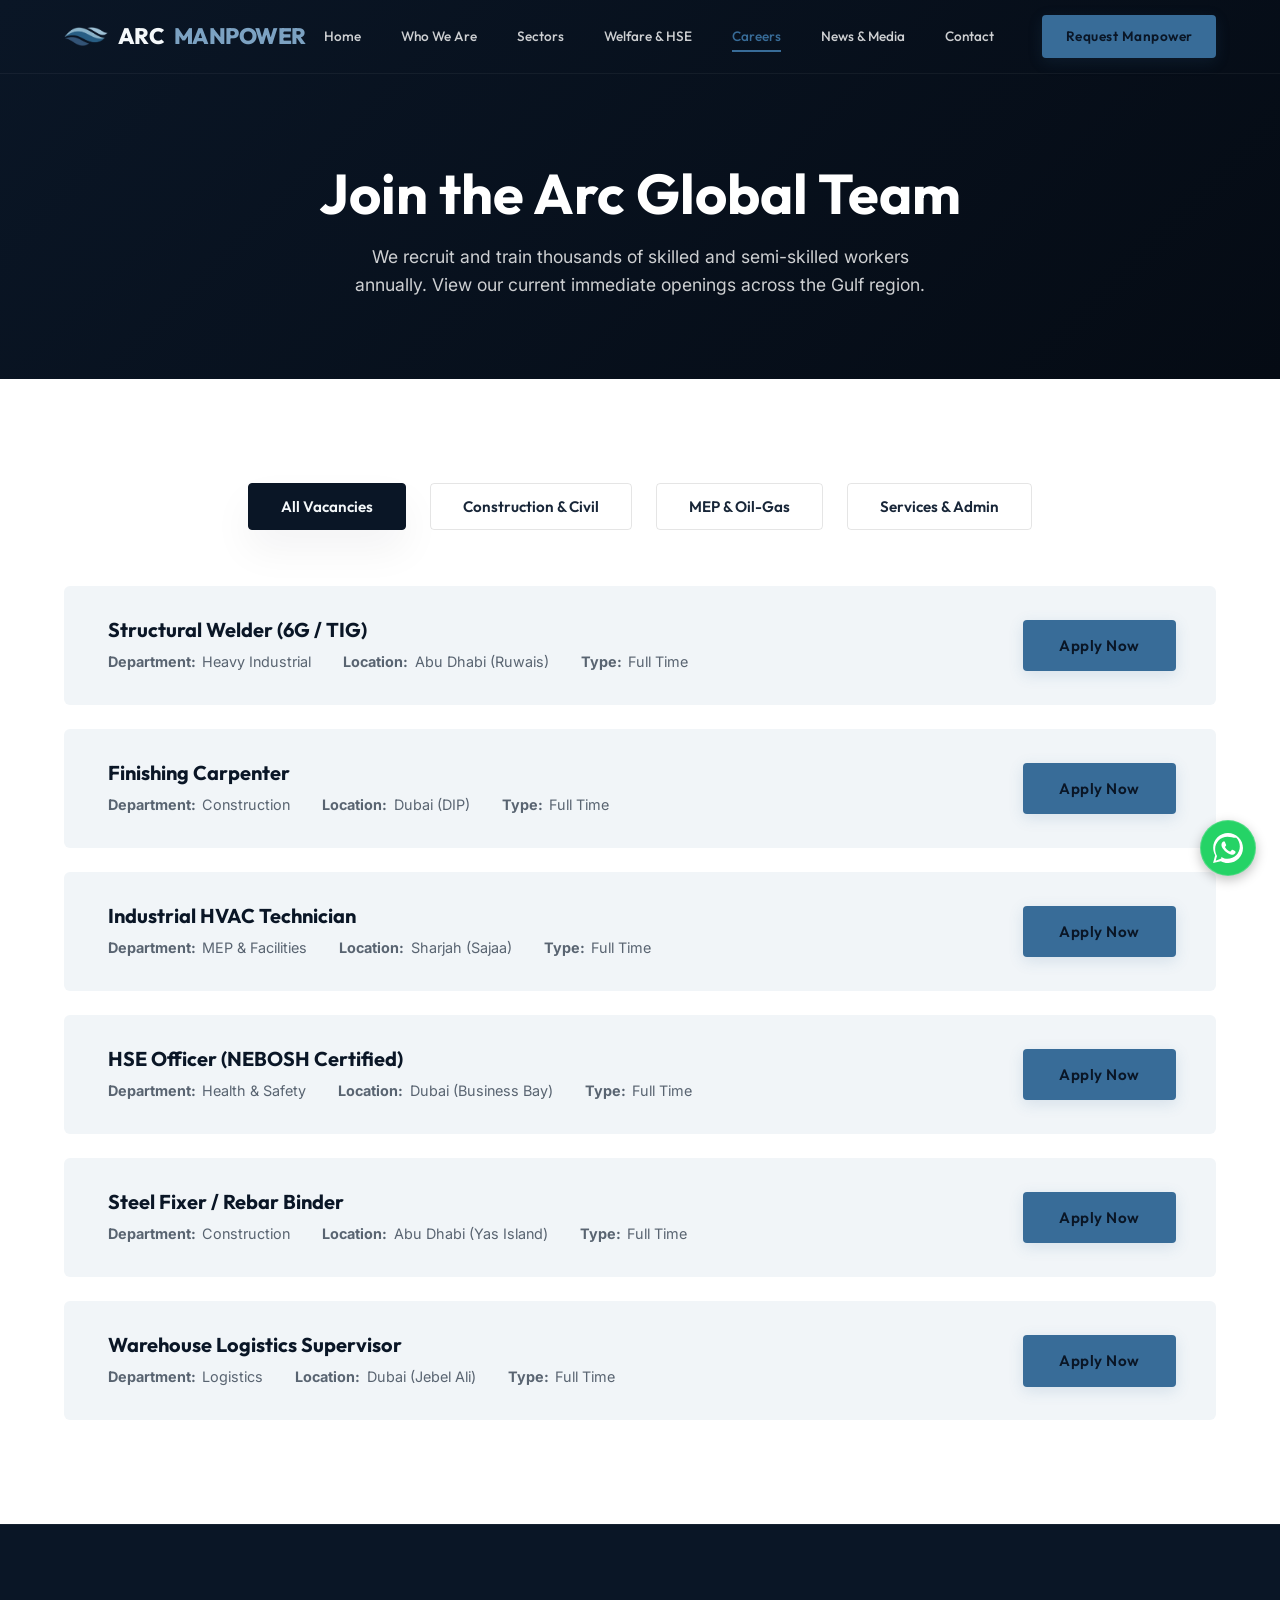
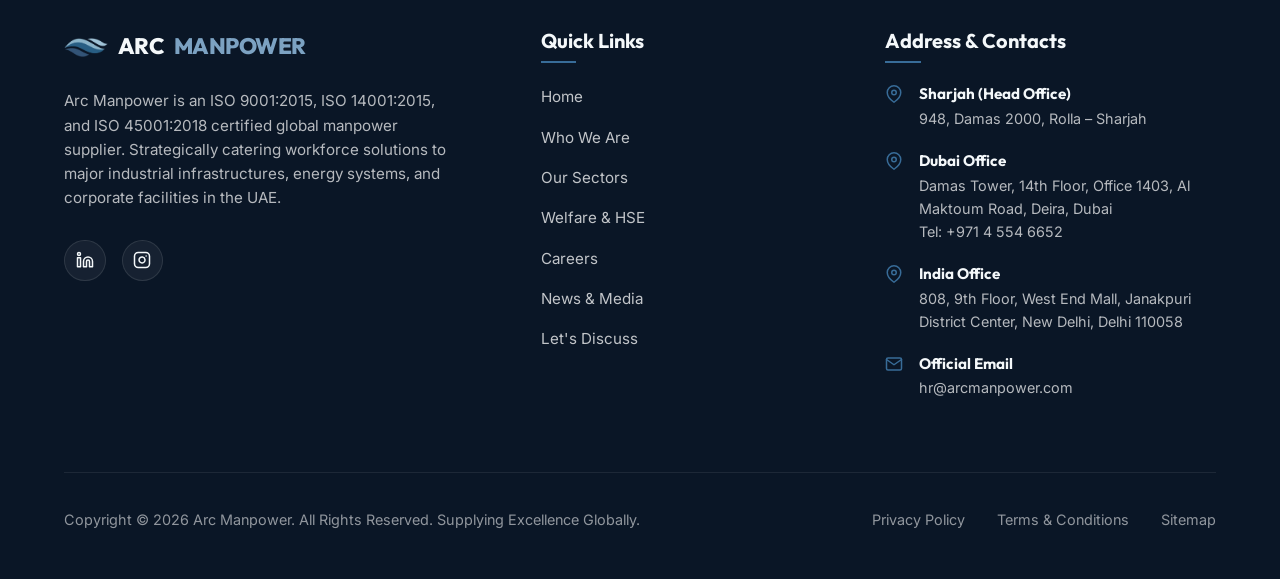
==== commit 274c74e5: "feat: add WhatsApp floating button, Request Manpower popup modal, and update Dubai Office phone numb" ====
--- a/careers.html
+++ b/careers.html
@@ -3,7 +3,7 @@
 
 <head>
   <meta charset="utf-8" />
-  <meta name="viewport" content="width=device-width, initial-scale=1, shrink-to-fit=no" />
+  <meta name="viewport" content="width=device-width, initial-scale=1, shrink-to-fit=no, viewport-fit=cover" />
   <meta name="description"
     content="Join the Arc Manpower team. Explore current job openings across UAE in Construction, MEP, Oil &amp; Gas, and corporate sectors. Apply online now." />
   <meta name="keywords"
@@ -45,6 +45,19 @@
     .breadcrumb span { color: rgba(255,255,255,0.5); }
   </style>
 
+  <!-- Check navigation context to restrict loader to initial open / manual reload -->
+  <script>
+    (function() {
+      const isReload = (window.performance && window.performance.getEntriesByType && window.performance.getEntriesByType('navigation')[0] && window.performance.getEntriesByType('navigation')[0].type === 'reload') || (window.performance && window.performance.navigation && window.performance.navigation.type === 1);
+      const hasLoadedBefore = sessionStorage.getItem('siteLoaded');
+      if (hasLoadedBefore && !isReload) {
+        document.documentElement.classList.add('no-loader');
+      } else {
+        sessionStorage.setItem('siteLoaded', 'true');
+      }
+    })();
+  </script>
+
   <!-- No-JS Page Transition Fallback -->
   <noscript>
     <style>
@@ -89,8 +102,8 @@
         <a href="welfare.html" class="nav-link">Welfare &amp; HSE</a>
         <a href="careers.html" class="nav-link active">Careers</a>
         <a href="news.html" class="nav-link">News &amp; Media</a>
-        <a href="index.html#contact" class="nav-link">Contact</a>
-        <a href="index.html#contact" class="btn-premium btn-primary"
+        <a href="contact.html" class="nav-link">Contact</a>
+        <a href="javascript:void(0)" class="btn-premium btn-primary open-request-modal"
           style="padding: 0.6rem 1.4rem; font-size: 0.85rem; margin-left: 0.5rem;">Request Manpower</a>
       </nav>
 
@@ -313,7 +326,7 @@
             <a href="welfare.html">Welfare &amp; HSE</a>
             <a href="careers.html">Careers</a>
             <a href="news.html">News &amp; Media</a>
-            <a href="index.html#contact">Let's Discuss</a>
+            <a href="contact.html">Let's Discuss</a>
           </div>
         </div>
 
@@ -344,7 +357,8 @@
               </div>
               <div class="footer-contact-text">
                 <h5>Dubai Office</h5>
-                <p>Damas Tower, 14th Floor, Office 1403, Al Maktoum Road, Deira, Dubai</p>
+                <p>Damas Tower, 14th Floor, Office 1403, Al Maktoum Road, Deira, Dubai<br>
+                  Tel: <a href="tel:+97145546652" style="color: inherit; text-decoration: none;">+971 4 554 6652</a></p>
               </div>
             </div>
 
@@ -391,6 +405,79 @@
     </div>
   </footer>
 
+  <!-- Floating WhatsApp Button -->
+  <a href="https://wa.me/97145546652" class="whatsapp-float" target="_blank" rel="noopener noreferrer" aria-label="Chat on WhatsApp">
+    <svg xmlns="http://www.w3.org/2000/svg" width="24" height="24" viewBox="0 0 24 24" fill="currentColor">
+      <path d="M.057 24l1.687-6.163c-1.041-1.804-1.588-3.849-1.587-5.946C.06 5.348 5.397.01 12.008.01c3.202.001 6.212 1.246 8.477 3.514 2.266 2.268 3.507 5.28 3.505 8.484-.004 6.657-5.34 11.997-11.953 11.997-2.005-.001-3.973-.502-5.724-1.455L0 24zm6.59-4.846c1.665.988 3.3 1.488 4.954 1.49 5.433-.001 9.85-4.417 9.853-9.852.002-2.633-1.016-5.105-2.868-6.96C16.678 3.981 14.198 2.99 11.565 2.99c-5.438 0-9.855 4.417-9.858 9.853-.001 1.937.512 3.823 1.485 5.49L2.176 22.1l4.471-1.747-.001-.2zM17.52 14.33c-.279-.14-1.651-.815-1.907-.907-.256-.092-.442-.14-.627.14-.185.279-.717.907-.88 1.092-.163.186-.326.208-.605.068-.279-.14-1.18-.435-2.247-1.387-.83-.74-1.39-1.653-1.553-1.932-.163-.28-.017-.43.122-.569.124-.125.279-.326.419-.489.14-.163.186-.279.279-.465.093-.186.046-.35-.023-.49-.069-.14-.627-1.512-.86-2.07-.226-.547-.454-.472-.627-.48-.163-.008-.348-.01-.534-.01-.163 0-.488.07-.743.348-.256.279-.977.954-.977 2.325s1.001 2.697 1.14 2.884c.14.186 1.97 3.007 4.773 4.218.666.288 1.187.46 1.593.589.67.213 1.28.183 1.761.111.537-.08 1.651-.675 1.884-1.326.232-.65 0-1.209-.163-1.326z"/>
+    </svg>
+  </a>
+
+  <!-- MODAL WINDOW COMPONENT (Request Manpower / Discussions & Quotes) -->
+  <div class="modal-overlay" id="requestManpowerModalOverlay">
+    <div class="modal-window">
+      <div class="modal-header">
+        <h3>Discussions &amp; Quotes</h3>
+        <button class="modal-close-btn" id="closeRequestModalBtn" aria-label="Close Request Modal">&times;</button>
+      </div>
+      <div class="modal-body">
+        <form id="requestManpowerForm">
+          <div class="form-group">
+            <select class="form-control" id="requestSolution" required>
+              <option value="" disabled selected></option>
+              <option value="civil">Civil &amp; Construction Force</option>
+              <option value="mep">MEP / Technical Skilled Force</option>
+              <option value="oil-gas">Oil &amp; Gas Welder/Riggers</option>
+              <option value="cleaning">Building Maintenance &amp; Cleaning</option>
+              <option value="hospitality">Hospitality &amp; Kitchen Crews</option>
+              <option value="logistics">Warehouse &amp; Driver Logistics</option>
+            </select>
+            <label for="requestSolution">Select Solution Needed</label>
+          </div>
+
+          <div class="form-row">
+            <div class="form-group">
+              <input type="text" class="form-control" id="requestName" placeholder=" " required />
+              <label for="requestName">Full Name</label>
+            </div>
+            <div class="form-group">
+              <input type="tel" class="form-control" id="requestPhone" placeholder=" " required />
+              <label for="requestPhone">Phone Number</label>
+            </div>
+          </div>
+
+          <div class="form-group">
+            <input type="email" class="form-control" id="requestEmail" placeholder=" " required />
+            <label for="requestEmail">Email Address</label>
+          </div>
+
+          <div class="form-group">
+            <input type="text" class="form-control" id="requestCompany" placeholder=" " />
+            <label for="requestCompany">Company / Organization Name (Optional)</label>
+          </div>
+
+          <div class="form-group">
+            <textarea class="form-control" id="requestDesc" placeholder=" " required></textarea>
+            <label for="requestDesc">Outline Workers Count &amp; Skills Grade Required...</label>
+          </div>
+
+          <button type="submit" class="form-submit-btn" id="requestSubmitBtn">Let's Discuss</button>
+        </form>
+
+        <!-- Success Visual Shield Overlay -->
+        <div class="form-success-overlay" id="requestSuccessOverlay">
+          <div class="success-icon-box">
+            <svg xmlns="http://www.w3.org/2000/svg" width="40" height="40" viewBox="0 0 24 24" fill="none"
+              stroke="currentColor" stroke-width="3" stroke-linecap="round" stroke-linejoin="round">
+              <polyline points="20 6 9 17 4 12"></polyline>
+            </svg>
+          </div>
+          <h3>Request Registered</h3>
+          <p>Your staffing request has been routed to our corporate relations panel. An advisor will contact you within 2 hours.</p>
+        </div>
+      </div>
+    </div>
+  </div>
+
   <script src="script.js"></script>
 </body>
 
--- a/styles.css
+++ b/styles.css
@@ -50,6 +50,10 @@
   font-size: 16px;
   scroll-behavior: smooth;
   -webkit-font-smoothing: antialiased;
+  -moz-osx-font-smoothing: grayscale;
+  -webkit-text-size-adjust: 100%;
+  -ms-text-size-adjust: 100%;
+  text-size-adjust: 100%;
 }
 
 body {
@@ -58,6 +62,35 @@
   background-color: var(--bg-light);
   line-height: 1.6;
   overflow-x: hidden;
+  -webkit-overflow-scrolling: touch;
+  width: 100%;
+  max-width: 100vw;
+}
+
+/* Touch highlight optimization for iOS/Android */
+a, button, select, input, textarea, .indicator, .arrow, .social-circle, .tab-btn {
+  -webkit-tap-highlight-color: transparent;
+}
+
+/* Navigation backdrop overlay */
+.nav-backdrop {
+  position: fixed;
+  top: 0;
+  left: 0;
+  width: 100vw;
+  height: 100vh;
+  background-color: rgba(10, 22, 38, 0.6);
+  backdrop-filter: blur(4px);
+  -webkit-backdrop-filter: blur(4px);
+  z-index: 99;
+  opacity: 0;
+  visibility: hidden;
+  transition: var(--transition-smooth);
+}
+
+.nav-backdrop.active {
+  opacity: 1;
+  visibility: visible;
 }
 
 /* Page Load Entrance Animations (Opening data like a flow) */
@@ -263,14 +296,18 @@
   top: 0;
   left: 0;
   width: 100%;
-  padding: 0.95rem 0;
+  padding-top: calc(0.95rem + env(safe-area-inset-top, 0px));
+  padding-bottom: 0.95rem;
+  padding-left: env(safe-area-inset-left, 0px);
+  padding-right: env(safe-area-inset-right, 0px);
   z-index: 100;
   transition: var(--transition-smooth);
   border-bottom: 1px solid rgba(255, 255, 255, 0.05);
 }
 
 header.scrolled {
-  padding: 0.65rem 0;
+  padding-top: calc(0.65rem + env(safe-area-inset-top, 0px));
+  padding-bottom: 0.65rem;
   background-color: rgba(10, 17, 40, 0.85); box-shadow: 0 2px 6px rgba(0,0,0,0.1);
   backdrop-filter: blur(20px);
   -webkit-backdrop-filter: blur(20px);
@@ -389,8 +426,10 @@
 
 /* Interactive Hero Slider */
 .hero {
+  /* iOS-safe viewport height fix via --vh JS variable */
   height: 100vh;
-  min-height: 700px;
+  height: calc(var(--vh, 1vh) * 100);
+  min-height: 560px;
   background-color: var(--primary);
   position: relative;
   overflow: hidden;
@@ -398,6 +437,7 @@
   display: flex;
   align-items: center;
   z-index: 2;
+  touch-action: pan-y;
 }
 
 .hero-slider {
@@ -445,9 +485,12 @@
   width: 100%;
   height: 100%;
   background-size: cover;
-  background-position: center;
-  transform: scale(1.1);
+  background-position: center top;
+  transform: scale(1.05);
   transition: transform 8s cubic-bezier(0.16, 1, 0.3, 1);
+  will-change: transform;
+  -webkit-backface-visibility: hidden;
+  backface-visibility: hidden;
 }
 
 .hero-slide.active .hero-bg-visual {
@@ -960,6 +1003,71 @@
   opacity: 0.9;
 }
 
+/* Quote Card Variant - Medical Camp Photo Section */
+.welfare-quote-card {
+  background: linear-gradient(135deg, var(--primary) 0%, #1a3a52 100%);
+  color: var(--text-light);
+  border: 1px solid rgba(124, 162, 194, 0.3);
+  position: relative;
+  top: auto;
+  bottom: auto;
+  right: auto;
+  max-width: 100%;
+  padding: 2rem 2.2rem;
+  margin-top: 2rem;
+  border-radius: 8px;
+}
+
+.welfare-quote-icon {
+  font-family: Georgia, serif;
+  font-size: 3rem;
+  line-height: 1;
+  color: var(--accent);
+  margin-bottom: 0.6rem;
+  display: block;
+  opacity: 0.7;
+}
+
+.welfare-quote-card h4 {
+  color: var(--text-light);
+  font-size: 1.05rem;
+  font-style: italic;
+  font-weight: 600;
+  margin-bottom: 0.75rem;
+  line-height: 1.4;
+}
+
+.welfare-quote-card p {
+  color: rgba(255,255,255,0.72);
+  font-size: 0.82rem;
+}
+
+/* Image stack with caption badge */
+.welfare-img-stack {
+  position: relative;
+}
+
+.welfare-img-caption {
+  position: absolute;
+  bottom: 0;
+  left: 0;
+  right: 0;
+  background: linear-gradient(to top, rgba(10,22,38,0.85) 0%, transparent 100%);
+  color: rgba(255,255,255,0.9);
+  padding: 2.5rem 1.5rem 1.2rem;
+  font-family: 'Outfit', sans-serif;
+  font-size: 0.82rem;
+  font-weight: 600;
+  letter-spacing: 1px;
+  text-transform: uppercase;
+  display: flex;
+  align-items: center;
+  gap: 0.5rem;
+  border-bottom-left-radius: 8px;
+  border-bottom-right-radius: 8px;
+  pointer-events: none;
+}
+
 /* Careers Portal Section & Tab System */
 .careers {
   background-color: var(--bg-light);
@@ -1180,10 +1288,12 @@
   border: 1px solid rgba(255, 255, 255, 0.15);
   color: var(--text-light);
   font-family: inherit;
-  font-size: 0.95rem;
+  font-size: 1rem; /* 16px minimum prevents iOS auto-zoom on focus */
   border-radius: 4px;
   transition: var(--transition-fast);
   outline: none;
+  -webkit-appearance: none;
+  appearance: none;
 }
 
 .form-control:focus {
@@ -1789,14 +1899,20 @@
     right: -100%;
     width: min(300px, 80vw);
     height: 100vh;
+    height: -webkit-fill-available;
     background-color: var(--primary);
     flex-direction: column;
-    justify-content: center;
-    gap: 2rem;
+    justify-content: flex-start;
+    gap: 1.5rem;
     box-shadow: -10px 0 30px rgba(0, 0, 0, 0.3);
     transition: var(--transition-smooth);
     z-index: 100;
-    padding: 3rem 2rem;
+    padding-top: calc(5rem + env(safe-area-inset-top, 0px));
+    padding-bottom: calc(2rem + env(safe-area-inset-bottom, 0px));
+    padding-left: calc(2rem + env(safe-area-inset-left, 0px));
+    padding-right: calc(2rem + env(safe-area-inset-right, 0px));
+    overflow-y: auto;
+    -webkit-overflow-scrolling: touch;
   }
 
   .nav-menu.active {
@@ -2657,7 +2773,7 @@
 }
 
 /* ============================================================
-   PAGE TRANSITION OVERLAY
+   PAGE ENTRANCE OVERLAY (load/reload only)
    ============================================================ */
 .page-transition-overlay {
   position: fixed;
@@ -2673,8 +2789,12 @@
   justify-content: center;
   opacity: 1;
   visibility: visible;
-  transition: opacity 0.4s cubic-bezier(0.16, 1, 0.3, 1), visibility 0.4s cubic-bezier(0.16, 1, 0.3, 1);
+  transition: opacity 0.4s ease-in-out, visibility 0.4s ease-in-out;
   pointer-events: all;
+}
+
+.no-loader .page-transition-overlay {
+  display: none !important;
 }
 
 .page-transition-overlay.fade-out {
@@ -2737,7 +2857,7 @@
   width: 0;
   background: linear-gradient(to right, var(--accent-light), var(--accent));
   border-radius: 4px;
-  animation: transition-bar-fill 1.5s cubic-bezier(0.16, 1, 0.3, 1) forwards;
+  animation: transition-bar-fill 0.85s cubic-bezier(0.1, 0.6, 0.3, 1) forwards;
 }
 
 @keyframes transition-logo-reveal {
@@ -2763,3 +2883,226 @@
   }
 }
 
+/* Page Hero responsive overrides for subpages */
+@media (max-width: 900px) {
+  .page-hero {
+    padding: 8rem 0 4rem !important;
+  }
+  .contact-page-hero {
+    padding: 9rem 0 4.5rem !important;
+  }
+}
+@media (max-width: 600px) {
+  .page-hero {
+    padding: 7rem 0 3.5rem !important;
+  }
+  .contact-page-hero {
+    padding: 8rem 0 4rem !important;
+  }
+}
+
+/* ============================================================
+   iOS & ANDROID COMPREHENSIVE FIXES
+   ============================================================ */
+
+/* Disable heavy animations on mobile to fix iOS rendering */
+@media (max-width: 768px) {
+  /* Hero: disable scale animation on mobile — prevents iOS blank/blank hero */
+  .hero-bg-visual {
+    transform: none !important;
+    transition: none !important;
+    will-change: auto !important;
+  }
+
+  .hero-slide.active .hero-bg-visual {
+    transform: none !important;
+  }
+
+  /* Hero content: reduce top padding on mobile to prevent cropping */
+  .hero-content-wrapper {
+    padding-top: calc(var(--header-h, 5rem) + 2rem);
+    padding-bottom: 6rem;
+    width: 92%;
+  }
+
+  /* Tighten hero text on phones */
+  .hero h1 {
+    font-size: clamp(1.5rem, 6vw, 2rem);
+    line-height: 1.25;
+    max-width: 100%;
+  }
+
+  .hero p {
+    font-size: clamp(0.9rem, 4vw, 1rem);
+    max-width: 100%;
+    margin-bottom: 2rem;
+  }
+
+  /* Slider nav: prevent overflow at bottom */
+  .slider-nav {
+    bottom: 1.5rem;
+    left: 5%;
+    right: 5%;
+  }
+
+  /* Fix hero min-height for small screens */
+  .hero {
+    min-height: calc(var(--vh, 1vh) * 100);
+    min-height: -webkit-fill-available;
+  }
+
+  /* Leadership grid: single column on mobile */
+  .leadership-grid {
+    grid-template-columns: 1fr;
+    max-width: 360px;
+  }
+
+  .leadership-img-box {
+    height: 300px;
+  }
+
+  /* Ensure no element causes horizontal scroll */
+  section, .container, header, footer {
+    max-width: 100vw;
+    overflow-x: hidden;
+  }
+
+  /* Fix fixed position overlays for iOS notch */
+  .page-transition-overlay,
+  .modal-overlay {
+    height: 100%;
+    height: -webkit-fill-available;
+  }
+
+  /* Ensure mobile toggle is always visible & large enough to tap */
+  .mobile-toggle {
+    display: block;
+    min-width: 44px;
+    min-height: 44px;
+    padding: 0.75rem;
+    display: flex;
+    flex-direction: column;
+    justify-content: center;
+    align-items: center;
+  }
+}
+
+/* Small phones */
+@media (max-width: 480px) {
+  .hero-content-wrapper {
+    padding-top: calc(var(--header-h, 4rem) + 1.5rem);
+    padding-bottom: 5rem;
+  }
+
+  /* Prevent hero content from getting clipped by slider nav */
+  .hero p {
+    margin-bottom: 1.5rem;
+  }
+
+  .hero-buttons {
+    flex-direction: column;
+    gap: 0.75rem;
+  }
+
+  .hero-buttons .btn-premium {
+    width: 100%;
+    text-align: center;
+  }
+
+  /* Leadership on very small screens */
+  .leadership-grid {
+    max-width: 100%;
+    gap: 2rem;
+  }
+
+  .leadership-img-box {
+    height: 280px;
+  }
+
+  .leadership-info {
+    padding: 1.5rem;
+  }
+}
+
+/* iOS Safari specific — prevent rubber-band scroll artifacts */
+@supports (-webkit-overflow-scrolling: touch) {
+  .hero {
+    /* Force composite layer on iOS for proper rendering */
+    -webkit-transform: translateZ(0);
+    transform: translateZ(0);
+  }
+
+  .hero-bg-visual {
+    /* Disable scale animation entirely on iOS Safari to prevent blank hero bug */
+    transform: none !important;
+    transition: none !important;
+  }
+
+  .nav-menu {
+    /* Ensure nav drawer scrolls on iOS */
+    -webkit-overflow-scrolling: touch;
+    overflow-y: scroll;
+  }
+}
+
+/* Modern browsers: use dynamic viewport height */
+@supports (height: 100dvh) {
+  .hero {
+    height: 100dvh;
+    min-height: 100dvh;
+  }
+}
+
+/* Fix: page-transition-overlay height on iOS */
+.page-transition-overlay {
+  height: 100%;
+  height: -webkit-fill-available;
+  min-height: 100vh;
+}
+
+/* Floating WhatsApp Button */
+.whatsapp-float {
+  position: fixed;
+  bottom: 24px;
+  right: 24px;
+  width: 56px;
+  height: 56px;
+  background-color: #25d366;
+  color: #fff;
+  border-radius: 50%;
+  display: flex;
+  align-items: center;
+  justify-content: center;
+  box-shadow: 0 4px 12px rgba(0, 0, 0, 0.25);
+  z-index: 999;
+  transition: transform 0.3s ease, background-color 0.3s ease, box-shadow 0.3s ease;
+  border: 1px solid rgba(255, 255, 255, 0.2);
+  text-decoration: none;
+}
+
+.whatsapp-float:hover {
+  background-color: #20ba5a;
+  transform: translateY(-3px) scale(1.05);
+  box-shadow: 0 6px 16px rgba(0, 0, 0, 0.3);
+  color: #fff;
+}
+
+.whatsapp-float svg {
+  width: 30px;
+  height: 30px;
+  fill: currentColor;
+}
+
+/* Mobile adjustments */
+@media (max-width: 480px) {
+  .whatsapp-float {
+    bottom: 20px;
+    right: 20px;
+    width: 50px;
+    height: 50px;
+  }
+  .whatsapp-float svg {
+    width: 26px;
+    height: 26px;
+  }
+}
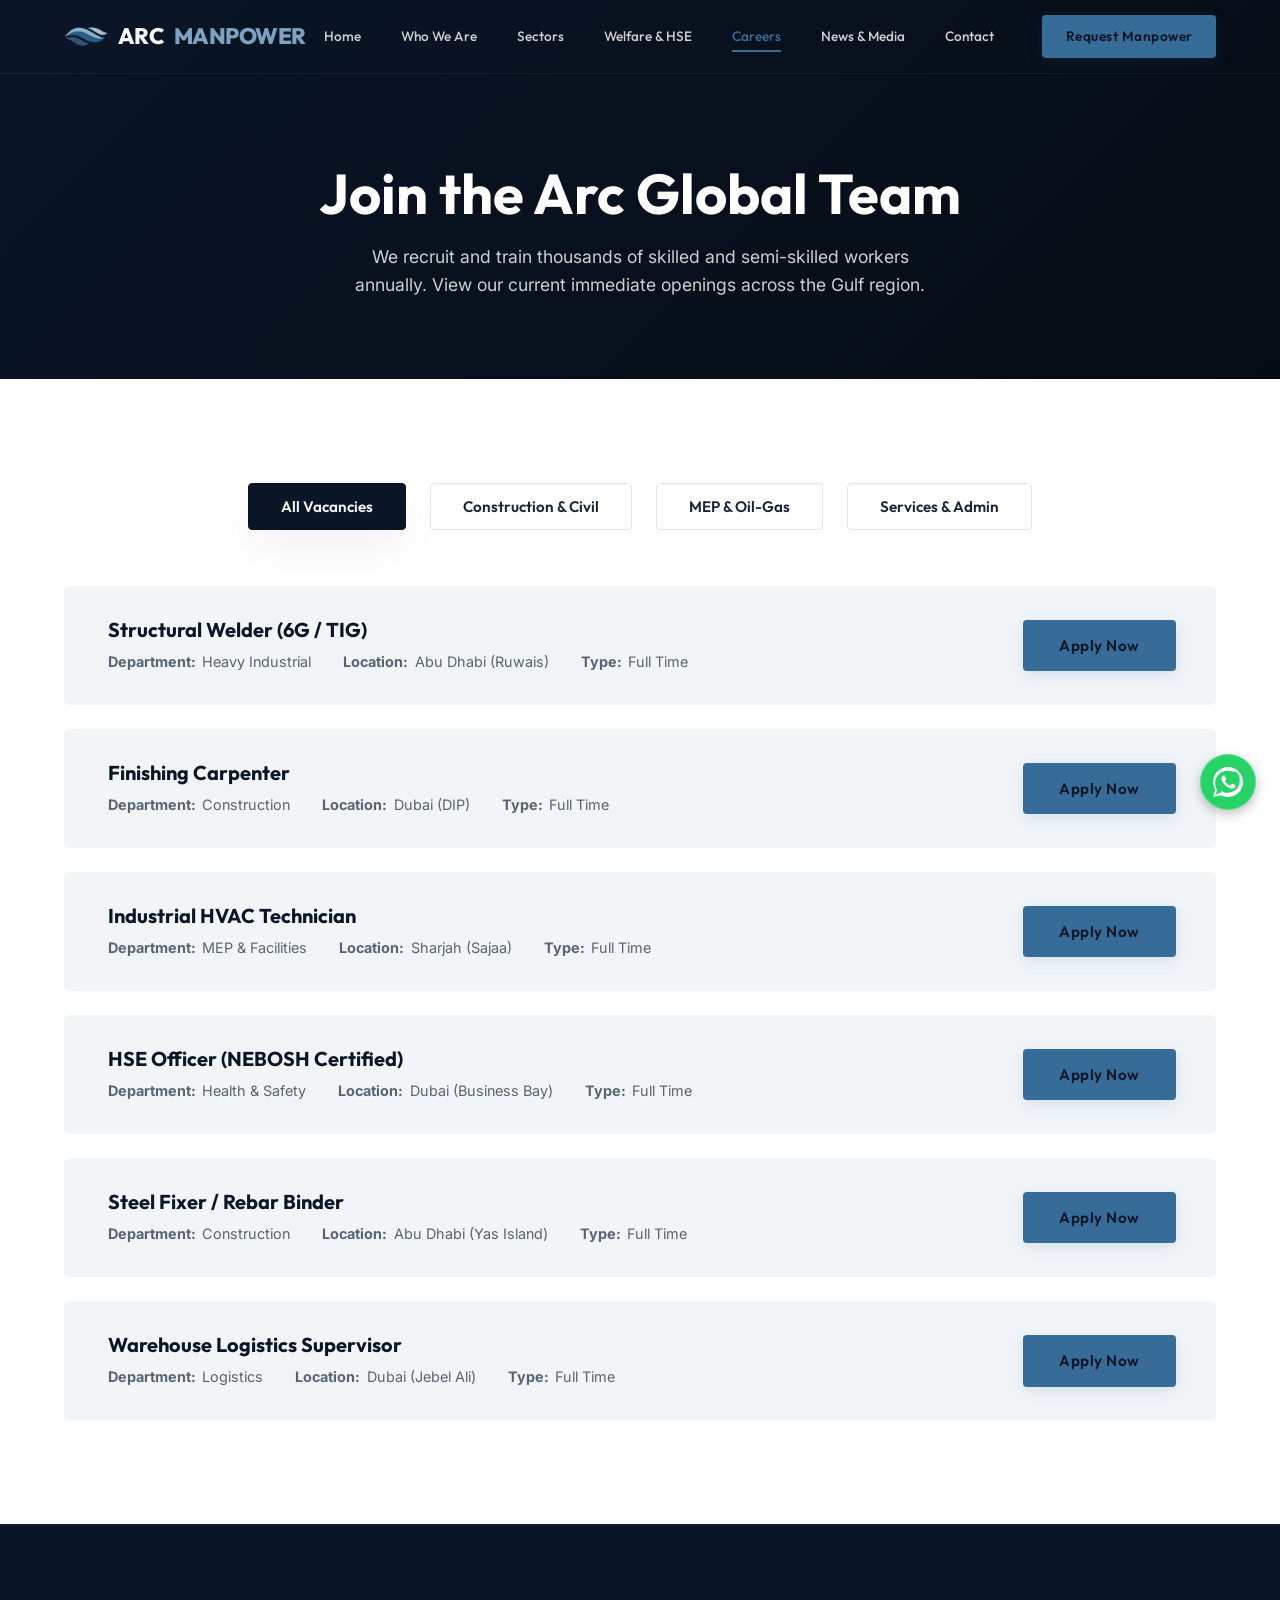
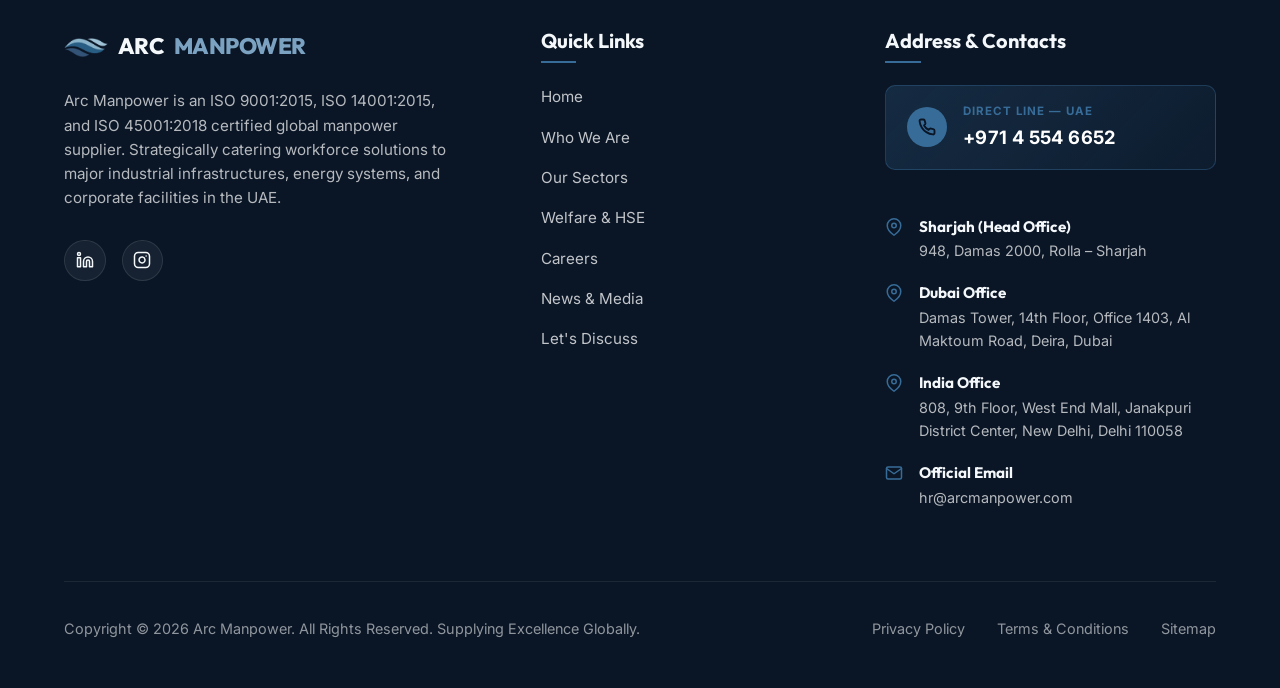
==== commit 45136221: "style: reposition WhatsApp float and make UAE contact number prominent standalone card in footers" ====
--- a/careers.html
+++ b/careers.html
@@ -333,6 +333,21 @@
         <div class="footer-col">
           <h4>Address &amp; Contacts</h4>
           <div class="footer-contact">
+
+            <!-- Prominent Phone CTA -->
+            <a href="tel:+97145546652" class="footer-phone-cta">
+              <div class="footer-phone-cta-icon">
+                <svg xmlns="http://www.w3.org/2000/svg" width="18" height="18" viewBox="0 0 24 24" fill="none"
+                  stroke="currentColor" stroke-width="2.5" stroke-linecap="round" stroke-linejoin="round">
+                  <path d="M22 16.92v3a2 2 0 0 1-2.18 2 19.79 19.79 0 0 1-8.63-3.07 19.5 19.5 0 0 1-6-6 19.79 19.79 0 0 1-3.07-8.67A2 2 0 0 1 4.11 2h3a2 2 0 0 1 2 1.72 12.84 12.84 0 0 0 .7 2.81 2 2 0 0 1-.45 2.11L8.09 9.91a16 16 0 0 0 6 6l1.27-1.27a2 2 0 0 1 2.11-.45 12.84 12.84 0 0 0 2.81.7A2 2 0 0 1 22 16.92z"></path>
+                </svg>
+              </div>
+              <div class="footer-phone-cta-text">
+                <span class="footer-phone-cta-label">Direct Line &mdash; UAE</span>
+                <span class="footer-phone-cta-number">+971 4 554 6652</span>
+              </div>
+            </a>
+
             <div class="footer-contact-item">
               <div class="footer-contact-icon">
                 <svg xmlns="http://www.w3.org/2000/svg" width="18" height="18" viewBox="0 0 24 24" fill="none"
@@ -343,7 +358,7 @@
               </div>
               <div class="footer-contact-text">
                 <h5>Sharjah (Head Office)</h5>
-                <p>948, Damas 2000, Rolla – Sharjah</p>
+                <p>948, Damas 2000, Rolla &ndash; Sharjah</p>
               </div>
             </div>
 
@@ -357,8 +372,7 @@
               </div>
               <div class="footer-contact-text">
                 <h5>Dubai Office</h5>
-                <p>Damas Tower, 14th Floor, Office 1403, Al Maktoum Road, Deira, Dubai<br>
-                  Tel: <a href="tel:+97145546652" style="color: inherit; text-decoration: none;">+971 4 554 6652</a></p>
+                <p>Damas Tower, 14th Floor, Office 1403, Al Maktoum Road, Deira, Dubai</p>
               </div>
             </div>
 
--- a/styles.css
+++ b/styles.css
@@ -3063,7 +3063,7 @@
 /* Floating WhatsApp Button */
 .whatsapp-float {
   position: fixed;
-  bottom: 24px;
+  bottom: 90px;
   right: 24px;
   width: 56px;
   height: 56px;
@@ -3096,7 +3096,7 @@
 /* Mobile adjustments */
 @media (max-width: 480px) {
   .whatsapp-float {
-    bottom: 20px;
+    bottom: 86px;
     right: 20px;
     width: 50px;
     height: 50px;
@@ -3106,3 +3106,56 @@
     height: 26px;
   }
 }
+
+/* Footer Phone CTA — Prominent standalone contact card */
+.footer-phone-cta {
+  display: flex;
+  align-items: center;
+  gap: 1rem;
+  background: linear-gradient(135deg, rgba(56, 108, 152, 0.25) 0%, rgba(56, 108, 152, 0.08) 100%);
+  border: 1px solid rgba(56, 108, 152, 0.4);
+  border-radius: 10px;
+  padding: 1rem 1.3rem;
+  margin-bottom: 1.6rem;
+  text-decoration: none;
+  transition: background 0.3s ease, border-color 0.3s ease, transform 0.2s ease;
+}
+
+.footer-phone-cta:hover {
+  background: linear-gradient(135deg, rgba(56, 108, 152, 0.38) 0%, rgba(56, 108, 152, 0.18) 100%);
+  border-color: var(--accent);
+  transform: translateY(-2px);
+}
+
+.footer-phone-cta-icon {
+  width: 40px;
+  height: 40px;
+  border-radius: 50%;
+  background-color: var(--accent);
+  color: var(--primary);
+  display: flex;
+  align-items: center;
+  justify-content: center;
+  flex-shrink: 0;
+}
+
+.footer-phone-cta-text {
+  display: flex;
+  flex-direction: column;
+  gap: 0.15rem;
+}
+
+.footer-phone-cta-label {
+  color: var(--accent);
+  font-size: 0.72rem;
+  font-weight: 700;
+  letter-spacing: 0.08em;
+  text-transform: uppercase;
+}
+
+.footer-phone-cta-number {
+  color: #fff;
+  font-size: 1.15rem;
+  font-weight: 700;
+  letter-spacing: 0.02em;
+}
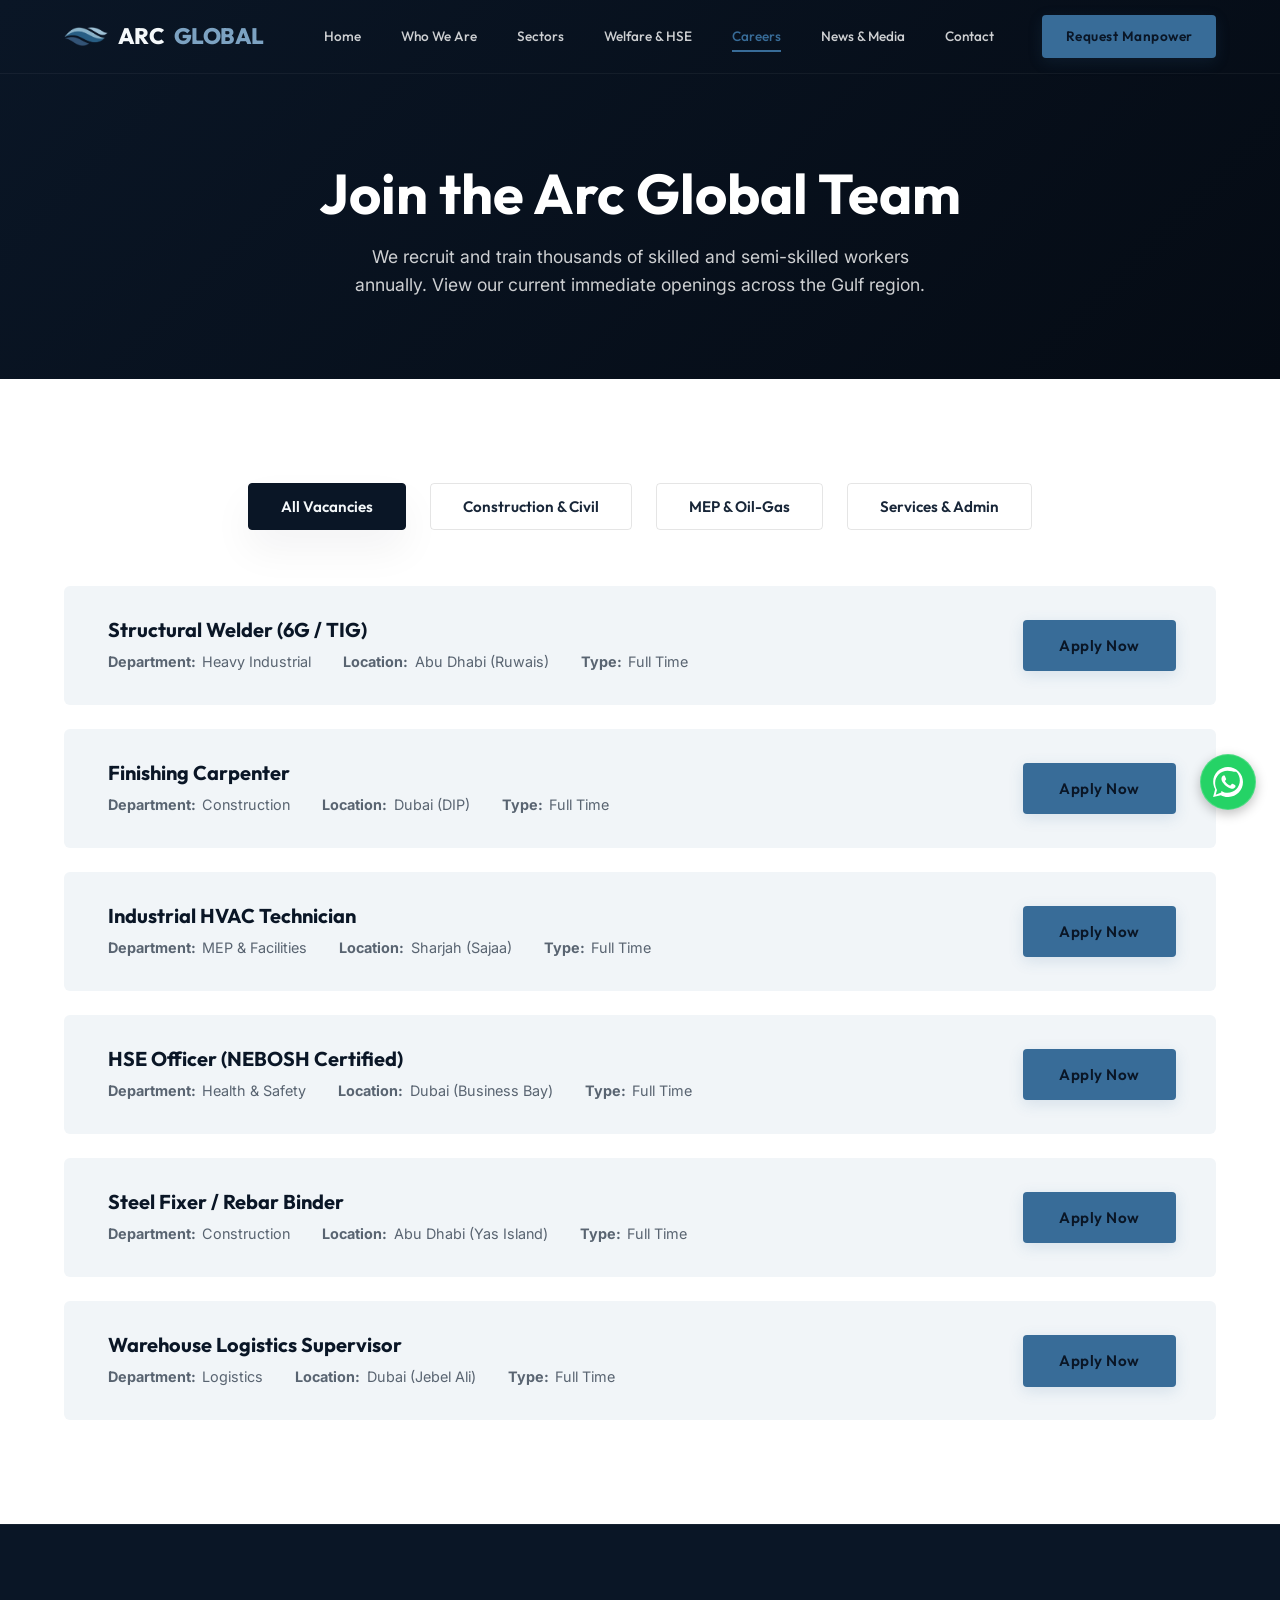
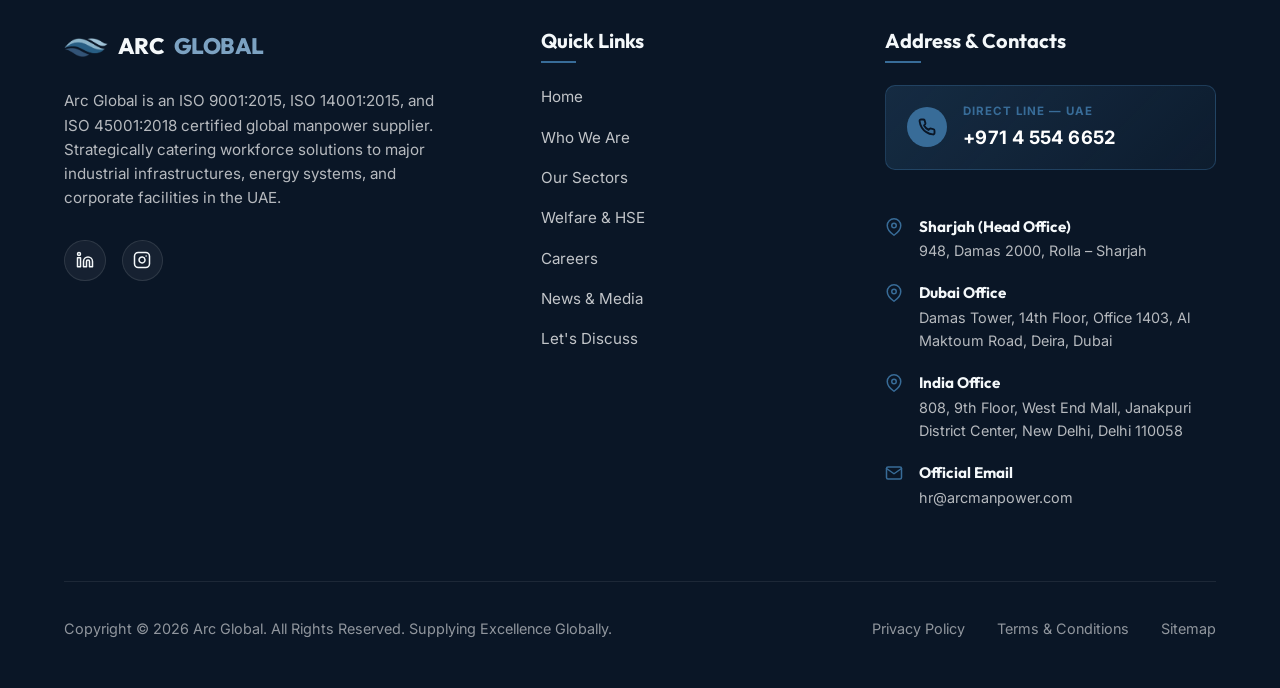
==== commit 5a4c2f9e: "branding: rename ARC Manpower to ARC Global across display text, titles, headings, and descriptions" ====
--- a/careers.html
+++ b/careers.html
@@ -5,18 +5,18 @@
   <meta charset="utf-8" />
   <meta name="viewport" content="width=device-width, initial-scale=1, shrink-to-fit=no, viewport-fit=cover" />
   <meta name="description"
-    content="Join the Arc Manpower team. Explore current job openings across UAE in Construction, MEP, Oil &amp; Gas, and corporate sectors. Apply online now." />
+    content="Join the Arc Global team. Explore current job openings across UAE in Construction, MEP, Oil &amp; Gas, and corporate sectors. Apply online now." />
   <meta name="keywords"
-    content="manpower jobs uae, construction jobs dubai, mep jobs uae, oil gas jobs abu dhabi, arc manpower careers, blue collar jobs uae" />
-  <meta name="author" content="Arc Manpower Group" />
-
-  <meta property="og:title" content="Careers - Arc Manpower UAE" />
+    content="manpower jobs uae, construction jobs dubai, mep jobs uae, oil gas jobs abu dhabi, arc global careers, blue collar jobs uae" />
+  <meta name="author" content="Arc Global Group" />
+
+  <meta property="og:title" content="Careers - Arc Global UAE" />
   <meta property="og:description"
-    content="Explore current job openings across UAE and apply to join the Arc Manpower team." />
+    content="Explore current job openings across UAE and apply to join the Arc Global team." />
   <meta property="og:url" content="https://arcmanpower.ae/careers.html" />
   <meta property="og:type" content="website" />
 
-  <title>Careers - Arc Manpower | Job Vacancies in UAE</title>
+  <title>Careers - Arc Global | Job Vacancies in UAE</title>
 
   <link rel="icon" href="favicon.svg" type="image/svg+xml">
   <link rel="alternate icon" href="logo.png" type="image/png">
@@ -71,8 +71,8 @@
   <!-- PAGE TRANSITION OVERLAY -->
   <div class="page-transition-overlay" id="pageTransitionOverlay">
     <div class="transition-content">
-      <img src="logo.png" alt="Arc Manpower Logo" class="transition-logo" />
-      <div class="transition-brand">ARC<span>MANPOWER</span></div>
+      <img src="logo.png" alt="Arc Global Logo" class="transition-logo" />
+      <div class="transition-brand">ARC<span>GLOBAL</span></div>
       <div class="transition-loader-bar">
         <div class="transition-loader-fill"></div>
       </div>
@@ -91,8 +91,8 @@
   <header id="header">
     <div class="container">
       <a href="index.html" class="logo">
-        <img src="logo.png" alt="Arc Manpower Logo" class="logo-img" />
-        ARC<span>MANPOWER</span>
+        <img src="logo.png" alt="Arc Global Logo" class="logo-img" />
+        ARC<span>GLOBAL</span>
       </a>
 
       <nav class="nav-menu" id="navMenu">
@@ -291,10 +291,10 @@
       <div class="footer-grid">
         <div class="footer-col">
           <a href="index.html" class="logo" style="margin-bottom: 1.5rem;">
-            <img src="logo.png" alt="Arc Manpower Logo" class="logo-img" />
-            ARC<span>MANPOWER</span>
+            <img src="logo.png" alt="Arc Global Logo" class="logo-img" />
+            ARC<span>GLOBAL</span>
           </a>
-          <p>Arc Manpower is an ISO 9001:2015, ISO 14001:2015, and ISO 45001:2018 certified global manpower supplier.
+          <p>Arc Global is an ISO 9001:2015, ISO 14001:2015, and ISO 45001:2018 certified global manpower supplier.
             Strategically catering workforce solutions to major industrial infrastructures, energy systems, and
             corporate facilities in the UAE.</p>
           <div class="footer-socials">
@@ -409,7 +409,7 @@
       </div>
 
       <div class="footer-bottom">
-        <p>Copyright &copy; <span id="year">2026</span> Arc Manpower. All Rights Reserved. Supplying Excellence Globally.</p>
+        <p>Copyright &copy; <span id="year">2026</span> Arc Global. All Rights Reserved. Supplying Excellence Globally.</p>
         <div class="footer-bottom-links">
           <a href="#">Privacy Policy</a>
           <a href="#">Terms &amp; Conditions</a>
